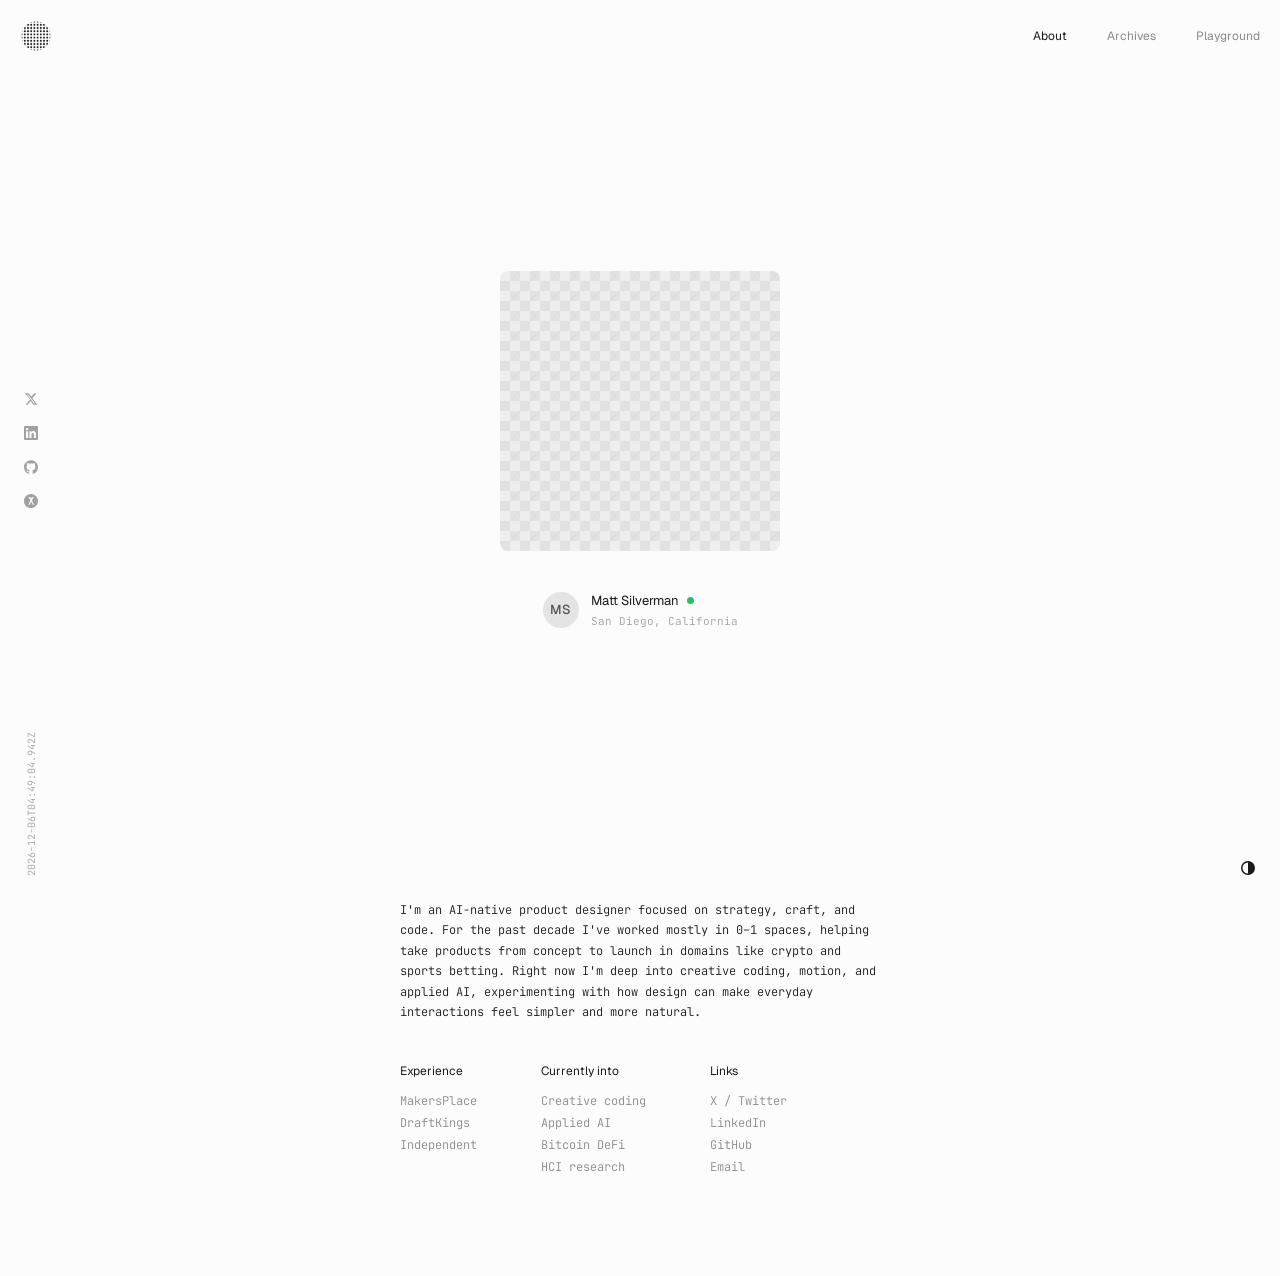
==== about.html @ 3ee73d1b "Initial portfolio build — 4-page static site Full portfolio: Home, About, Archives, Playground. Inte" ====
<!DOCTYPE html>
<html lang="en">
<head>
  <meta charset="UTF-8">
  <meta name="viewport" content="width=device-width, initial-scale=1">
  <title>About — Matt Silverman</title>
  <meta name="description" content="AI-native product designer focused on strategy, craft, and code. Based in San Diego, California.">
  <link rel="preconnect" href="https://fonts.googleapis.com">
  <link rel="preconnect" href="https://fonts.gstatic.com" crossorigin>
  <link href="https://fonts.googleapis.com/css2?family=Geist:wght@300..700&family=JetBrains+Mono:wght@100..800&display=swap" rel="stylesheet">
  <link rel="stylesheet" href="style.css">
  <script>
    (function(){
      var t=localStorage.getItem('theme')||'system';
      var r=t==='system'?(window.matchMedia('(prefers-color-scheme: dark)').matches?'dark':'light'):t;
      document.documentElement.setAttribute('data-theme',r);
      document.documentElement.classList.add('no-transition');
      window.addEventListener('load',function(){setTimeout(function(){document.documentElement.classList.remove('no-transition');},50);});
    })();
  </script>
</head>
<body>

<!-- ── Header ──────────────────────────────────────────────────────────── -->
<header class="header">
  <a href="index.html" class="logo" aria-label="Home">
    <svg class="logo-svg" width="32" height="32" viewBox="0 0 60 60" xmlns="http://www.w3.org/2000/svg" aria-hidden="true">
      <defs>
        <pattern id="dp" x="0" y="0" width="6" height="6" patternUnits="userSpaceOnUse">
          <circle cx="3" cy="3" r="1.8" fill="currentColor"/>
        </pattern>
        <mask id="dm">
          <circle cx="30" cy="30" r="27" fill="white"/>
        </mask>
      </defs>
      <rect width="60" height="60" fill="url(#dp)" mask="url(#dm)"/>
    </svg>
  </a>

  <nav class="nav">
    <a href="about.html" class="nav-link">About</a>
    <a href="archives.html" class="nav-link">Archives</a>
    <a href="playground.html" class="nav-link">Playground</a>
  </nav>

  <div class="menu-wrapper">
    <button class="menu-toggle" aria-label="Open menu">
      <svg class="menu-toggle-icon" viewBox="0 0 16 16" xmlns="http://www.w3.org/2000/svg" fill="none" stroke="currentColor" stroke-width="1.5" stroke-linecap="round" aria-hidden="true">
        <line x1="8" y1="3" x2="8" y2="13"/>
        <line x1="3" y1="8" x2="13" y2="8"/>
      </svg>
    </button>
    <div class="dropdown">
      <a href="about.html" class="dropdown-link" style="--index:0">About</a>
      <a href="archives.html" class="dropdown-link" style="--index:1">Archives</a>
      <a href="playground.html" class="dropdown-link" style="--index:2">Playground</a>
    </div>
  </div>
</header>

<!-- ── Social sidebar ──────────────────────────────────────────────────── -->
<div class="social-bar">
  <a href="https://x.com/mattjss" target="_blank" rel="noopener noreferrer" class="social-link" aria-label="X">
    <svg viewBox="0 0 24 24" xmlns="http://www.w3.org/2000/svg" aria-hidden="true">
      <path d="M18.244 2.25h3.308l-7.227 8.26 8.502 11.24H16.17l-4.714-6.231-5.401 6.231H2.747l7.73-8.835L1.254 2.25H8.08l4.253 5.622zm-1.161 17.52h1.833L7.084 4.126H5.117z"/>
    </svg>
  </a>
  <a href="https://linkedin.com/in/mattsilverman" target="_blank" rel="noopener noreferrer" class="social-link" aria-label="LinkedIn">
    <svg viewBox="0 0 24 24" xmlns="http://www.w3.org/2000/svg" aria-hidden="true">
      <path d="M20.447 20.452h-3.554v-5.569c0-1.328-.027-3.037-1.852-3.037-1.853 0-2.136 1.445-2.136 2.939v5.667H9.351V9h3.414v1.561h.046c.477-.9 1.637-1.85 3.37-1.85 3.601 0 4.267 2.37 4.267 5.455v6.286zM5.337 7.433a2.062 2.062 0 0 1-2.063-2.065 2.064 2.064 0 1 1 2.063 2.065zm1.782 13.019H3.555V9h3.564v11.452zM22.225 0H1.771C.792 0 0 .774 0 1.729v20.542C0 23.227.792 24 1.771 24h20.451C23.2 24 24 23.227 24 22.271V1.729C24 .774 23.2 0 22.222 0h.003z"/>
    </svg>
  </a>
  <a href="https://github.com/mattjss" target="_blank" rel="noopener noreferrer" class="social-link" aria-label="GitHub">
    <svg viewBox="0 0 24 24" xmlns="http://www.w3.org/2000/svg" aria-hidden="true">
      <path d="M12 .297c-6.63 0-12 5.373-12 12 0 5.303 3.438 9.8 8.205 11.385.6.113.82-.258.82-.577 0-.285-.01-1.04-.015-2.04-3.338.724-4.042-1.61-4.042-1.61C4.422 18.07 3.633 17.7 3.633 17.7c-1.087-.744.084-.729.084-.729 1.205.084 1.838 1.236 1.838 1.236 1.07 1.835 2.809 1.305 3.495.998.108-.776.417-1.305.76-1.605-2.665-.3-5.466-1.332-5.466-5.93 0-1.31.465-2.38 1.235-3.22-.135-.303-.54-1.523.105-3.176 0 0 1.005-.322 3.3 1.23.96-.267 1.98-.399 3-.405 1.02.006 2.04.138 3 .405 2.28-1.552 3.285-1.23 3.285-1.23.645 1.653.24 2.873.12 3.176.765.84 1.23 1.91 1.23 3.22 0 4.61-2.805 5.625-5.475 5.92.42.36.81 1.096.81 2.22 0 1.606-.015 2.896-.015 3.286 0 .315.21.69.825.57C20.565 22.092 24 17.592 24 12.297c0-6.627-5.373-12-12-12"/>
    </svg>
  </a>
  <a href="https://warpcast.com/mattsilverman" target="_blank" rel="noopener noreferrer" class="social-link" aria-label="Farcaster">
    <svg viewBox="0 0 24 24" xmlns="http://www.w3.org/2000/svg" aria-hidden="true">
      <path d="M11.707 0h.586C18.36 0 24 5.373 24 12v.293c0 6.327-5.373 11.707-12 11.707h-.293C5.373 24 0 18.627 0 12.293V12C0 5.373 5.373 0 12 0zm-.371 5.5H7.5l3.5 5-3.5 8h2.5l2.5-5.5 2.5 5.5H17l-3.5-8 3.5-5h-3.836L12 8.5z"/>
    </svg>
  </a>
</div>

<!-- ── Main ─────────────────────────────────────────────────────────────── -->
<main>
  <!-- About hero: checkered image + profile card -->
  <section class="about-hero">
    <div class="about-image-wrap">
      <div class="about-profile-img">
        <div class="checkered-bg"></div>
      </div>
    </div>
    <div class="about-profile-card">
      <div class="about-avatar">MS</div>
      <div class="about-profile-info">
        <span class="about-profile-name">
          Matt Silverman
          <span class="status-dot" title="Available"></span>
        </span>
        <span class="about-profile-location">San Diego, California</span>
      </div>
    </div>
  </section>

  <!-- Bio + details -->
  <div class="about-details">
    <p class="about-bio">
      I'm an AI-native product designer focused on strategy, craft, and code.
      For the past decade I've worked mostly in 0–1 spaces, helping take products
      from concept to launch in domains like <a href="https://makersplace.com" target="_blank" rel="noopener noreferrer">crypto</a>
      and sports betting. Right now I'm deep into creative coding, motion, and applied AI,
      experimenting with how design can make everyday interactions feel simpler and more natural.
    </p>

    <div class="about-columns">
      <div class="about-column">
        <span class="about-heading">Experience</span>
        <ul class="about-list">
          <li>MakersPlace</li>
          <li>DraftKings</li>
          <li>Independent</li>
        </ul>
      </div>
      <div class="about-column">
        <span class="about-heading">Currently into</span>
        <ul class="about-list">
          <li>Creative coding</li>
          <li>Applied AI</li>
          <li>Bitcoin DeFi</li>
          <li>HCI research</li>
        </ul>
      </div>
      <div class="about-column">
        <span class="about-heading">Links</span>
        <ul class="about-list">
          <li><a href="https://x.com/mattjss" target="_blank" rel="noopener noreferrer">X / Twitter</a></li>
          <li><a href="https://linkedin.com/in/mattsilverman" target="_blank" rel="noopener noreferrer">LinkedIn</a></li>
          <li><a href="https://github.com/mattjss" target="_blank" rel="noopener noreferrer">GitHub</a></li>
          <li><a href="mailto:silverman.me@gmail.com">Email</a></li>
        </ul>
      </div>
    </div>
  </div>
</main>

<!-- ── Theme toggle ──────────────────────────────────────────────────────── -->
<button class="theme-toggle" aria-label="Toggle theme">
  <span class="theme-toggle-icon">
    <svg viewBox="0 0 16 16" xmlns="http://www.w3.org/2000/svg" aria-hidden="true">
      <path d="M8 1a7 7 0 1 0 0 14A7 7 0 0 0 8 1zm0 1.5a5.5 5.5 0 0 1 0 11V2.5z"/>
    </svg>
  </span>
</button>

<!-- ── Live time ─────────────────────────────────────────────────────────── -->
<div class="live-time" aria-hidden="true">
  <span class="live-time-text"></span>
</div>

<script src="app.js"></script>
</body>
</html>
---- style.css ----
/* ── Reset ─────────────────────────────────────────────────────────────── */
*, *::before, *::after { box-sizing: border-box; scrollbar-width: none; margin: 0; padding: 0; }
::-webkit-scrollbar { display: none; }
h1, h2, h3, h4, h5, h6 { font-weight: 400; font-size: inherit; }
html { -webkit-font-smoothing: antialiased; -moz-osx-font-smoothing: grayscale; }
.no-transition * { transition: none !important; }

/* ── Tokens ─────────────────────────────────────────────────────────────── */
:root {
  --black: #101010;
  --white: #fafafa;
  --accent: #007bff;
  --highlight: #1c1c1c;
  --black-20: rgba(16,16,16,.20);
  --black-40: rgba(16,16,16,.40);
  --white-04: rgba(250,250,250,.04);
  --white-06: rgba(250,250,250,.06);
  --white-08: rgba(250,250,250,.08);
  --white-10: rgba(250,250,250,.10);
  --white-20: rgba(250,250,250,.20);
  --white-30: rgba(250,250,250,.30);
  --white-40: rgba(250,250,250,.40);
  --white-50: rgba(250,250,250,.50);
  --white-60: rgba(250,250,250,.60);
  --white-70: rgba(250,250,250,.70);
}

[data-theme=light] {
  --black: #fcfcfc;
  --white: #191919;
  --highlight: #ffffff;
  --black-20: rgba(252,252,252,.20);
  --black-40: rgba(252,252,252,.40);
  --white-04: rgba(25,25,25,.04);
  --white-06: rgba(25,25,25,.06);
  --white-08: rgba(25,25,25,.08);
  --white-10: rgba(25,25,25,.10);
  --white-20: rgba(25,25,25,.20);
  --white-30: rgba(25,25,25,.30);
  --white-40: rgba(25,25,25,.40);
  --white-50: rgba(25,25,25,.50);
  --white-60: rgba(25,25,25,.60);
  --white-70: rgba(25,25,25,.70);
}

/* ── Base ────────────────────────────────────────────────────────────────── */
html { background: var(--black); }
body {
  color: var(--white);
  background: var(--black);
  font-family: 'JetBrains Mono', ui-monospace, 'SF Mono', Menlo, monospace;
  font-size: 12px;
  font-weight: 300;
  line-height: 1.5;
  transition: background .2s, color .2s;
}
a { color: inherit; text-decoration: none; }

/* ── Header ──────────────────────────────────────────────────────────────── */
.header {
  position: fixed; top: 0; left: 0; right: 0; z-index: 100;
  display: flex; align-items: center; justify-content: space-between;
  padding: 20px;
}
@media (max-width: 768px) { .header { padding: 12px 8px; } }

.logo {
  display: flex; align-items: center;
  color: var(--white);
  transition: opacity .15s, transform .15s;
  flex-shrink: 0;
}
.logo:hover { opacity: .7; }
.logo:active { transform: scale(.9); }

.logo-svg {
  color: var(--white);
  display: block;
  transition: width .3s ease, height .3s ease;
}

.nav { display: flex; gap: 40px; align-items: center; }
@media (max-width: 768px) { .nav { display: none; } }

.nav-link {
  font-family: 'Geist', system-ui, sans-serif;
  font-size: 12px; font-weight: 400;
  color: var(--white); opacity: .5;
  transition: opacity .15s, transform .15s;
}
.nav-link:hover { opacity: 1; }
.nav-link:active { transform: scale(.95); }
.nav-link.active { opacity: 1; }

/* ── Mobile menu ─────────────────────────────────────────────────────────── */
.menu-wrapper { position: relative; display: none; }
@media (max-width: 768px) { .menu-wrapper { display: flex; } }

.menu-toggle {
  background: none; border: none; cursor: pointer;
  display: flex; align-items: center; justify-content: center;
  width: 48px; height: 48px; margin: -16px; padding: 0;
  color: var(--white);
  transition: transform .15s;
}
.menu-toggle:active { transform: scale(.9); }
.menu-toggle-icon {
  display: block; width: 16px; height: 16px;
  transition: transform .2s;
}
.menu-toggle.open .menu-toggle-icon { transform: rotate(45deg); }

.dropdown {
  position: absolute; top: calc(100% + 12px); right: 0;
  background: var(--black-20);
  border: 1px solid var(--white-04);
  backdrop-filter: blur(8px); -webkit-backdrop-filter: blur(8px);
  border-radius: 8px; min-width: 120px; padding: 4px;
  display: flex; flex-direction: column;
  box-shadow: 0 4px 12px var(--black-40);
  visibility: hidden;
  transform: translateY(-8px) scaleY(.5) scaleX(.75);
  transform-origin: 100% 0;
  transition: visibility 0s .2s, transform .2s ease-in;
  pointer-events: none;
}
.dropdown.open {
  visibility: visible; pointer-events: auto;
  transform: translateY(0) scale(1);
  transition: visibility 0s, transform .35s cubic-bezier(.28, 1.68, .5, 1);
}
.dropdown-link {
  font-family: 'Geist', system-ui, sans-serif;
  font-size: 12px; color: var(--white);
  padding: 8px 12px; border-radius: 4px;
  opacity: 0; transform: translateY(-8px);
  transition: opacity .1s, transform .1s ease-in, background .15s;
  transition-delay: calc((3 - var(--index)) * 35ms);
}
.dropdown.open .dropdown-link {
  opacity: 1; transform: translateY(0);
  transition: opacity .2s, transform .3s cubic-bezier(.34, 1.56, .64, 1), background .15s;
  transition-delay: calc(60ms + var(--index) * 50ms);
}
@media (min-width: 769px) { .dropdown-link:hover { background: var(--white-10); } }
.dropdown-link:active { transform: scale(.97); }

/* ── Social bar (fixed left) ────────────────────────────────────────────── */
.social-bar {
  position: fixed; left: 24px; z-index: 100;
  top: 50%; transform: translateY(-50%);
  display: flex; flex-direction: column; gap: 20px; align-items: center;
}
@media (max-width: 1024px) { .social-bar { display: none; } }

.social-link {
  color: var(--white-40);
  display: flex; align-items: center; justify-content: center;
  transition: color .15s, transform .15s;
}
.social-link:hover { color: var(--white); }
.social-link:active { transform: scale(.9); }
.social-link svg { width: 14px; height: 14px; fill: currentColor; display: block; }

/* ── Main ────────────────────────────────────────────────────────────────── */
main { padding: 0 64px; }
@media (max-width: 768px) { main { padding: 0 32px; } }

/* ── Hero ────────────────────────────────────────────────────────────────── */
.hero {
  display: flex; flex-direction: column;
  justify-content: center; align-items: center; text-align: center;
  min-height: 100vh; padding: 24px; gap: 4px;
}
.hero-text {
  color: var(--white-50); font-size: 12px; font-weight: 300; line-height: 1.8;
}
.hero-text span { color: var(--white); }
.hero-text a { color: var(--white); transition: color .15s; }
.hero-text a:hover { color: var(--accent); }

/* ── Work grid ───────────────────────────────────────────────────────────── */
.work-grid {
  display: grid; grid-template-columns: 1fr 1fr; gap: 24px;
}
@media (max-width: 768px) { .work-grid { grid-template-columns: 1fr; } }

.work-item {
  display: block; color: inherit; text-decoration: none;
  transition: transform .15s;
}
.work-item:active { transform: scale(.98); }

.work-meta { display: flex; flex-direction: column; gap: 2px; margin-bottom: 12px; }
.work-year { color: var(--white-40); font-size: 12px; }
.work-name {
  color: var(--white); font-size: 14px;
  font-family: 'Geist', system-ui, sans-serif; font-weight: 400;
}

.work-thumbnail {
  width: 100%; aspect-ratio: 4/3;
  border: 1px solid var(--white-06); border-radius: 4px;
  overflow: hidden; background: var(--white-04);
}
.work-thumbnail img {
  width: 100%; height: 100%; object-fit: cover;
  transition: transform .5s;
  display: block;
}
.work-item:hover .work-thumbnail img { transform: scale(1.05); }

/* ── About hero ──────────────────────────────────────────────────────────── */
.about-hero {
  display: flex; flex-direction: column;
  justify-content: center; align-items: center;
  min-height: 100vh; padding: 24px; gap: 40px;
}
.about-image-wrap { cursor: pointer; perspective: 1000px; }
.about-profile-img {
  width: 280px; height: 280px;
  border-radius: 8px;
  will-change: transform;
  transition: transform .3s ease-out;
  overflow: hidden; display: block;
  background: var(--white-06);
}
.checkered-bg {
  width: 100%; height: 100%;
  background-image:
    linear-gradient(45deg, var(--white-06) 25%, transparent 25%),
    linear-gradient(-45deg, var(--white-06) 25%, transparent 25%),
    linear-gradient(45deg, transparent 75%, var(--white-06) 75%),
    linear-gradient(-45deg, transparent 75%, var(--white-06) 75%);
  background-size: 20px 20px;
  background-position: 0 0, 0 10px, 10px -10px, -10px 0px;
}
.about-profile-card {
  display: flex; align-items: center; gap: 12px;
}
.about-avatar {
  width: 36px; height: 36px; border-radius: 50%;
  background: var(--white-10);
  display: flex; align-items: center; justify-content: center;
  font-family: 'Geist', system-ui, sans-serif;
  font-size: 13px; font-weight: 500; color: var(--white-70);
  flex-shrink: 0;
}
.about-profile-info { display: flex; flex-direction: column; gap: 2px; }
.about-profile-name {
  font-family: 'Geist', system-ui, sans-serif;
  font-size: 13px; font-weight: 400; color: var(--white);
  display: flex; align-items: center; gap: 8px;
}
.status-dot {
  width: 7px; height: 7px; border-radius: 50%;
  background: #22c55e; flex-shrink: 0;
}
.about-profile-location { font-size: 11px; color: var(--white-40); }

/* ── About details ───────────────────────────────────────────────────────── */
.about-details {
  max-width: 480px; margin: 0 auto;
  display: flex; flex-direction: column; gap: 40px;
  padding: 0 0 100px;
}
.about-bio {
  color: var(--white); font-size: 12px; line-height: 1.7; font-weight: 300;
}
.about-bio a { color: var(--white); transition: color .15s; }
.about-bio a:hover { color: var(--accent); }

.about-columns {
  display: flex; gap: 64px;
}
@media (max-width: 768px) { .about-columns { flex-direction: column; gap: 32px; } }
.about-column { display: flex; flex-direction: column; gap: 12px; }
.about-heading { font-family: 'Geist', system-ui, sans-serif; font-size: 12px; font-weight: 400; color: var(--white); }
.about-list {
  list-style: none; display: flex; flex-direction: column; gap: 4px;
  color: var(--white-50); font-size: 12px;
}
.about-list a { color: var(--white-50); transition: color .15s; }
.about-list a:hover { color: var(--white); }

/* ── Archives ────────────────────────────────────────────────────────────── */
.archives-hero {
  min-height: 40vh; padding: 120px 0 40px;
  display: flex; align-items: flex-end;
}
.archives-title {
  font-family: 'Geist', system-ui, sans-serif;
  font-size: 12px; font-weight: 400; color: var(--white-50);
  letter-spacing: 0.1em; text-transform: uppercase;
}
.filters {
  display: flex; gap: 16px; align-items: center;
  padding: 24px 0; flex-wrap: wrap;
}
.filter-btn {
  background: none; border: 1px solid var(--white-10);
  border-radius: 6px; cursor: pointer;
  padding: 6px 14px;
  font-family: 'JetBrains Mono', monospace;
  font-size: 10px; font-weight: 300;
  color: var(--white-50); letter-spacing: 0.06em;
  transition: color .15s, border-color .15s, background .15s;
}
.filter-btn:hover { color: var(--white); border-color: var(--white-30); }
.filter-btn.active { color: var(--white); border-color: var(--white-40); background: var(--white-06); }
.filter-btn:active { transform: scale(.97); }

.archive-grid {
  display: grid; grid-template-columns: 1fr 1fr 1fr; gap: 16px;
  padding-bottom: 100px;
}
@media (max-width: 1024px) { .archive-grid { grid-template-columns: 1fr 1fr; } }
@media (max-width: 640px) { .archive-grid { grid-template-columns: 1fr; } }

.archive-item {
  display: block; color: inherit; text-decoration: none;
  transition: transform .15s;
}
.archive-item:active { transform: scale(.98); }
.archive-thumb {
  width: 100%; aspect-ratio: 4/3;
  border: 1px solid var(--white-06); border-radius: 4px;
  overflow: hidden; background: var(--white-04);
  margin-bottom: 10px;
}
.archive-thumb img { width: 100%; height: 100%; object-fit: cover; transition: transform .5s; display: block; }
.archive-item:hover .archive-thumb img { transform: scale(1.05); }
.archive-meta { display: flex; flex-direction: column; gap: 2px; }
.archive-year { color: var(--white-40); font-size: 10px; }
.archive-name { color: var(--white); font-size: 12px; font-family: 'Geist', system-ui, sans-serif; font-weight: 400; }

/* ── Playground ──────────────────────────────────────────────────────────── */
.playground-hero {
  min-height: 40vh; padding: 120px 0 40px;
  display: flex; align-items: flex-end;
}
.playground-title {
  font-family: 'Geist', system-ui, sans-serif;
  font-size: 12px; font-weight: 400; color: var(--white-50);
  letter-spacing: 0.1em; text-transform: uppercase;
}

.pg-featured {
  margin-bottom: 32px;
}
.pg-featured-link {
  display: block; color: inherit; text-decoration: none;
  transition: transform .15s;
}
.pg-featured-link:active { transform: scale(.99); }
.pg-featured-meta { margin-bottom: 12px; }
.pg-featured-name {
  font-family: 'Geist', system-ui, sans-serif;
  font-size: 18px; font-weight: 400; color: var(--white);
}
.pg-featured-desc { color: var(--white-40); font-size: 11px; margin-top: 4px; }
.pg-featured-thumb {
  width: 100%; aspect-ratio: 16/9;
  border: 1px solid var(--white-06); border-radius: 4px;
  overflow: hidden; background: var(--white-04);
}
.pg-featured-thumb img { width: 100%; height: 100%; object-fit: cover; transition: transform .5s; display: block; }
.pg-featured-link:hover .pg-featured-thumb img { transform: scale(1.03); }

.pg-grid {
  display: grid; grid-template-columns: 1fr 1fr 1fr; gap: 24px 16px;
  padding-bottom: 100px;
}
@media (max-width: 1024px) { .pg-grid { grid-template-columns: 1fr 1fr; } }
@media (max-width: 640px) { .pg-grid { grid-template-columns: 1fr; } }

.pg-item {
  display: flex; align-items: stretch;
  border-bottom: 1px solid var(--white-06);
}
.pg-item:first-child { border-top: 1px solid var(--white-06); }

.pg-link {
  flex: 1; display: flex; flex-direction: column;
  padding: 16px 0 14px; color: inherit; text-decoration: none;
  transition: opacity .15s;
}
.pg-link:hover { opacity: .6; }
.pg-link:active { opacity: .35; }
.pg-top { display: flex; align-items: flex-start; justify-content: space-between; gap: 16px; }
.pg-info { display: flex; flex-direction: column; gap: 4px; }
.pg-name { font-size: 13px; color: var(--white-80); font-family: 'Geist', system-ui, sans-serif; font-weight: 400; }
.pg-desc { font-size: 11px; color: var(--white-30); line-height: 1.5; }
.pg-right { display: flex; align-items: center; gap: 12px; flex-shrink: 0; }
.pg-tag { font-size: 10px; letter-spacing: .06em; color: var(--white-20); white-space: nowrap; }
.pg-arrow { font-size: 11px; color: var(--white-20); }

/* ── Contact ─────────────────────────────────────────────────────────────── */
.contact {
  display: flex; flex-direction: column;
  justify-content: center; align-items: center; text-align: center;
  min-height: 100vh; padding: 24px; gap: 28px;
}
.connect-text {
  font-size: 12px; color: var(--white-50);
  max-width: 340px; line-height: 1.7;
}
.contact-links { display: flex; align-items: center; gap: 20px; }
.contact-link {
  display: block; transition: transform .2s, opacity .2s;
}
.contact-link:hover { transform: scale(1.08); }
.contact-link:active { transform: scale(.92); }
.contact-icon {
  width: 48px; height: 48px; border-radius: 14px;
  background: var(--white-06); border: 1px solid var(--white-04);
  display: flex; align-items: center; justify-content: center;
  color: var(--white-60); transition: background .15s, color .15s;
}
.contact-link:hover .contact-icon { background: var(--white-10); color: var(--white); }
.contact-icon svg { width: 20px; height: 20px; fill: currentColor; display: block; }

.footer-meta {
  display: flex; gap: 24px;
  color: var(--white-20); font-size: 10px; letter-spacing: .06em;
  flex-wrap: wrap; justify-content: center;
}

/* ── Theme toggle ────────────────────────────────────────────────────────── */
.theme-toggle {
  position: fixed; bottom: 24px; right: 24px; z-index: 100;
  background: none; border: none; cursor: pointer;
  display: flex; align-items: center; justify-content: center;
  color: var(--white); padding: 0;
  transition: color .15s;
}
.theme-toggle:hover { color: var(--accent); }
.theme-toggle:active { transform: scale(.85); }
@media (max-width: 768px) {
  .theme-toggle { width: 48px; height: 48px; margin: -16px; bottom: 8px; right: 8px; }
}
.theme-toggle-icon {
  display: block; width: 16px; height: 16px;
  transition: transform .3s;
}
.theme-toggle-icon svg { width: 16px; height: 16px; fill: currentColor; display: block; }
[data-theme=light] .theme-toggle-icon { transform: rotate(180deg); }

/* ── Live time ───────────────────────────────────────────────────────────── */
.live-time {
  position: fixed; bottom: 24px; left: 24px; z-index: 100;
}
@media (max-width: 768px) { .live-time { bottom: 10px; left: 10px; } }
.live-time-text {
  font-family: 'JetBrains Mono', monospace;
  font-size: 10px; color: var(--white-40);
  writing-mode: vertical-rl; text-orientation: mixed;
  display: block; transform: rotate(180deg);
  user-select: none;
}
@media (max-width: 768px) { .live-time-text { font-size: 8px; } }
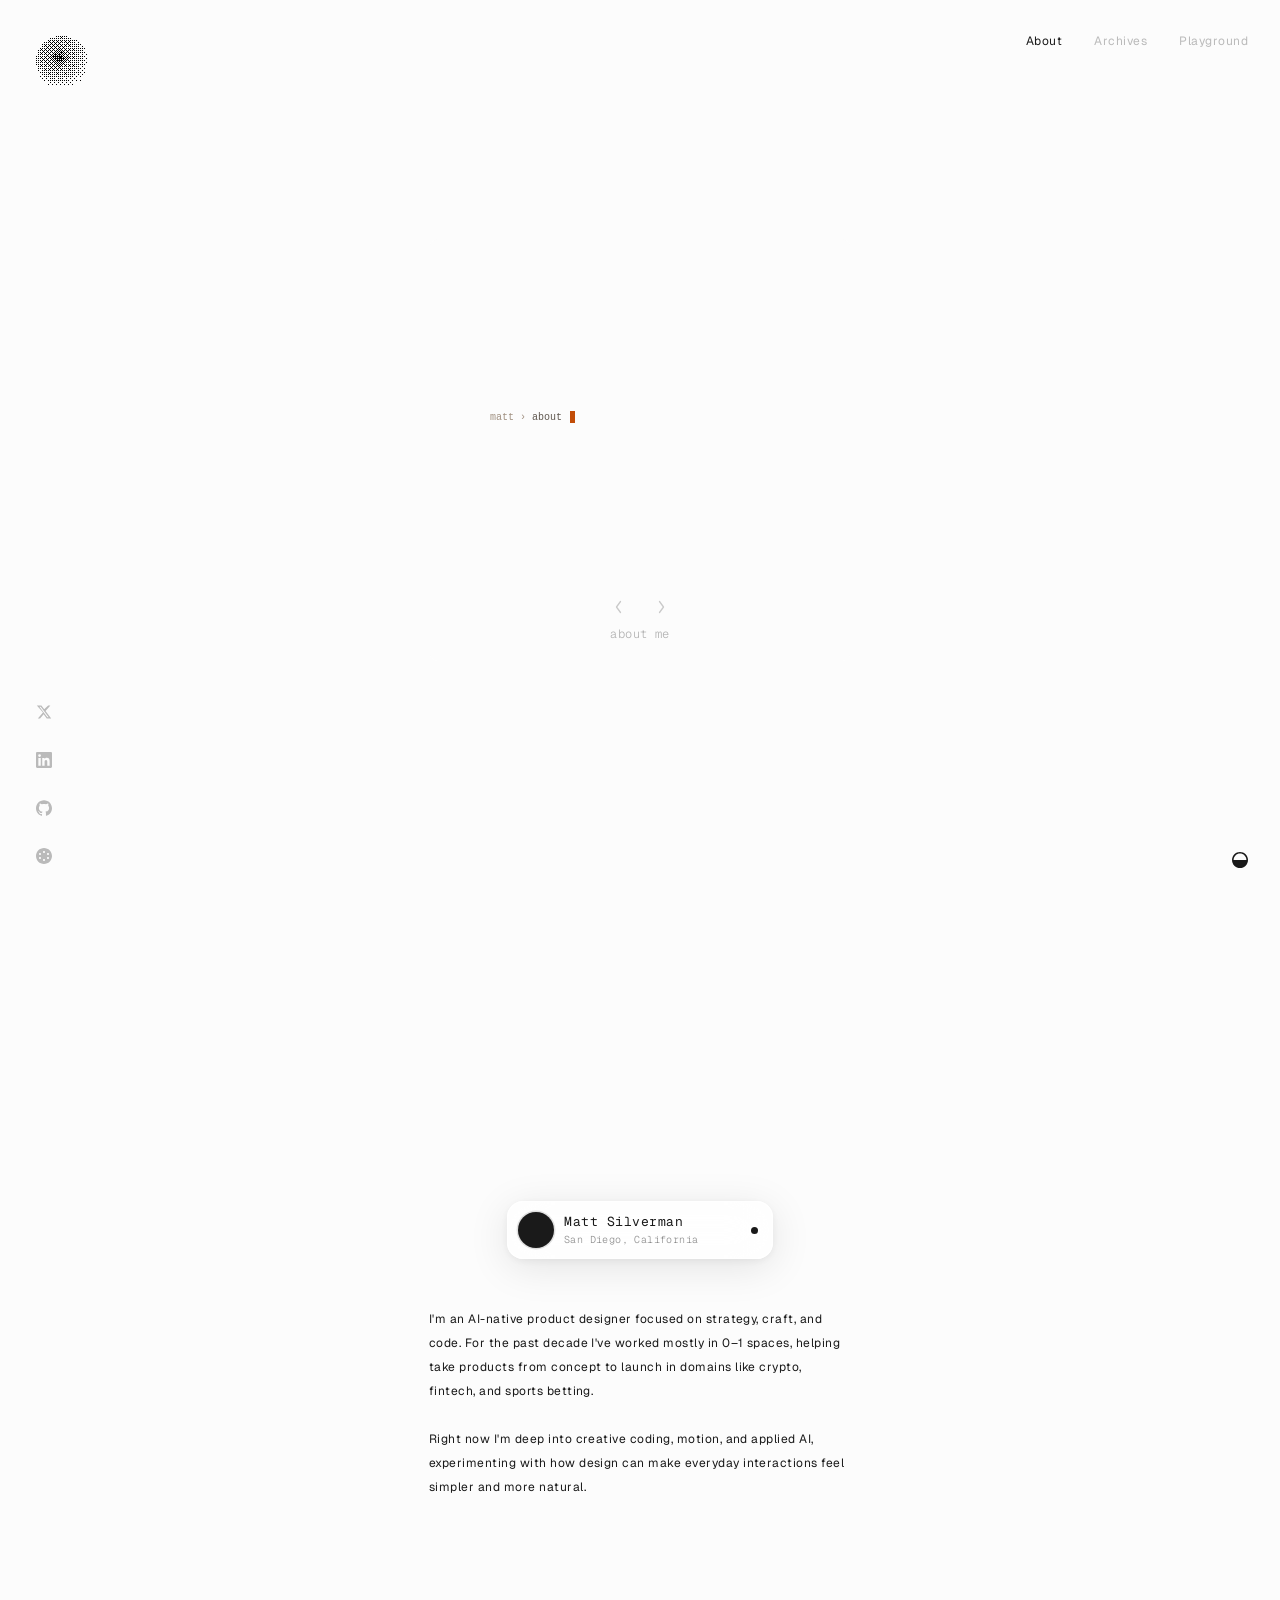
==== commit 89a4889c: "about: badge polish — star spacing, hitbox, avatar border, sounds, tilt fix - Stars spaced further (" ====
--- a/about.html
+++ b/about.html
@@ -3,161 +3,684 @@
 <head>
   <meta charset="UTF-8">
   <meta name="viewport" content="width=device-width, initial-scale=1">
-  <title>About — Matt Silverman</title>
-  <meta name="description" content="AI-native product designer focused on strategy, craft, and code. Based in San Diego, California.">
+  <title>Matt Silverman — About</title>
+  <meta name="description" content="About Matt Silverman, product designer based in San Diego.">
   <link rel="preconnect" href="https://fonts.googleapis.com">
   <link rel="preconnect" href="https://fonts.gstatic.com" crossorigin>
-  <link href="https://fonts.googleapis.com/css2?family=Geist:wght@300..700&family=JetBrains+Mono:wght@100..800&display=swap" rel="stylesheet">
+  <link href="https://fonts.googleapis.com/css2?family=Geist:wght@300;400;500;700&family=Geist+Mono:wght@300;400;500;700&display=swap" rel="stylesheet">
   <link rel="stylesheet" href="style.css">
   <script>
     (function(){
-      var t=localStorage.getItem('theme')||'system';
-      var r=t==='system'?(window.matchMedia('(prefers-color-scheme: dark)').matches?'dark':'light'):t;
-      document.documentElement.setAttribute('data-theme',r);
+      var t = localStorage.getItem('theme') || 'light';
+      document.documentElement.setAttribute('data-theme', t);
       document.documentElement.classList.add('no-transition');
-      window.addEventListener('load',function(){setTimeout(function(){document.documentElement.classList.remove('no-transition');},50);});
+      window.addEventListener('load', function(){
+        setTimeout(function(){ document.documentElement.classList.remove('no-transition'); }, 50);
+      });
     })();
   </script>
+  <style>
+    /* ── Terminal-Bio component ─────────────────────────────────────────── */
+    #tb-wrap {
+      display: flex; flex-direction: column; align-items: center;
+    }
+    #tb-terminal {
+      width: 422px; height: 422px;
+      flex-shrink: 0;       /* never shrink from 422×422 */
+      background: #101010;
+      border-radius: 10px;
+      display: flex; flex-direction: column;
+      overflow: hidden;
+      transition: background .35s;
+    }
+    [data-theme=light]  #tb-terminal { background: #fcfcfc; }
+    [data-theme=dark]   #tb-terminal { background: #101010; }
+
+    #tb-body {
+      flex: 1;
+      min-height: 0;
+      padding: 28px 32px;
+      overflow: hidden;
+      display: flex;
+      align-items: center;   /* vertically center the output block */
+    }
+    #tb-output {
+      font-family: 'Menlo', 'Monaco', 'Courier New', monospace;
+      font-size: 10px; line-height: 2.0;
+      color: #abb2bf;
+      width: 300px; margin: 0 auto;
+      transition: color .35s;
+    }
+    [data-theme=light] #tb-output { color: #605850; }
+
+    #tb-output .line { display: block; }
+    #tb-output .p  { color: #4b5263; }
+    #tb-output .v  { color: #61afef; }
+    #tb-output .m  { color: #5c6370; }
+    #tb-output .d  { color: #3e4451; }
+    #tb-output .g  { color: #56b6c2; }
+    #tb-output .mk { color: #f97316; }
+
+    [data-theme=light] #tb-output .p  { color: #a09080; }
+    [data-theme=light] #tb-output .v  { color: #1a5a9e; }
+    [data-theme=light] #tb-output .m  { color: #706878; }
+    [data-theme=light] #tb-output .d  { color: #a09080; }
+    [data-theme=light] #tb-output .g  { color: #1e7a58; }
+    [data-theme=light] #tb-output .mk { color: #c24d08; }
+
+    #tb-output .cursor {
+      display: inline-block;
+      width: 5px; height: 12px;
+      background: #f97316;
+      vertical-align: text-bottom; margin-left: 2px;
+      animation: blink 1s step-end infinite;
+    }
+    [data-theme=light] #tb-output .cursor { background: #c24d08; }
+
+    #tb-bottom {
+      display: flex; flex-direction: column; align-items: center;
+      padding-bottom: 18px; gap: 7px;
+    }
+    #tb-controls {
+      display: flex; align-items: center; gap: 18px;
+    }
+    #tb-scenes {
+      display: flex; align-items: center;
+    }
+    #tb-scene-current {
+      font-family: 'Geist Mono', monospace;
+      font-size: 12px; font-weight: 300;
+      letter-spacing: 0.04em;
+      color: rgba(255,255,255,0.30);
+      user-select: none;
+      text-transform: lowercase;
+      transition: opacity .15s;
+    }
+    [data-theme=light] #tb-scene-current { color: rgba(0,0,0,0.30); }
+    .tb-paddle {
+      background: none; border: none; cursor: pointer;
+      color: rgba(255,255,255,0.18);
+      padding: 4px 8px; border-radius: 3px;
+      display: flex; align-items: center; justify-content: center;
+      transition: color .15s; user-select: none;
+    }
+    .tb-paddle:hover  { color: rgba(255,255,255,0.42); }
+    .tb-paddle:active { color: rgba(255,255,255,0.72); }
+    [data-theme=light] .tb-paddle        { color: rgba(0,0,0,0.20); }
+    [data-theme=light] .tb-paddle:hover  { color: rgba(0,0,0,0.48); }
+    [data-theme=light] .tb-paddle:active { color: rgba(0,0,0,0.72); }
+
+    /* ── About bio section ──────────────────────────────────────────────── */
+    .about-main {
+      min-height: 100vh;
+      padding: 0 64px;
+      display: flex; align-items: center; justify-content: center;
+    }
+    @media (max-width: 768px) { .about-main { padding: 0 32px; } }
+
+    .about-content {
+      width: 422px;
+      display: flex; flex-direction: column; gap: 48px;
+      align-items: center;
+    }
+    @media (max-width: 480px) { .about-content { width: 100%; } }
+
+    .about-bio {
+      font-family: 'Geist', sans-serif;
+      font-size: 12px; font-weight: 400;
+      line-height: 24px; letter-spacing: 0.04em;
+      color: var(--fg);
+      width: 100%;
+    }
+
+    /* ── Badge ──────────────────────────────────────────────────────────── */
+    .badge-container {
+      perspective: 1000px;
+      cursor: pointer;
+      display: inline-flex;
+      position: relative;
+    }
+
+    /* Dot: filled → outlined on expand */
+    .badge-dot {
+      transition: background .25s, box-shadow .25s;
+    }
+    .badge-container.expanded .badge-dot {
+      background: transparent;
+      box-shadow: inset 0 0 0 1.5px var(--fg);
+    }
+
+    /* Satellite dots */
+    @keyframes starShoot {
+      0%   { opacity: 0; transform: translate(-50%,-50%) scale(0); }
+      18%  { opacity: 1; }
+      72%  { transform: translate(calc(-50% + var(--dx)*1.32), calc(-50% + var(--dy)*1.32)) scale(1.25); }
+      100% { transform: translate(calc(-50% + var(--dx)), calc(-50% + var(--dy))) scale(1); opacity: 1; }
+    }
+
+    .sat {
+      position: absolute;
+      width: 7px; height: 7px;
+      border-radius: 50%;
+      background: var(--fg);
+      top: 50%;
+      transform: translate(-50%, -50%) scale(0);
+      opacity: 0;
+      cursor: pointer;
+      pointer-events: none;
+      transition: transform .3s ease-in, opacity .2s ease-in;
+      /* larger hitbox via outline-offset trick */
+      outline: 10px solid transparent;
+    }
+    .sat.sat-l { left: 0; }
+    .sat.sat-r { left: 100%; }
+
+    .badge-container.expanded .sat {
+      pointer-events: auto;
+      animation: starShoot .75s ease-out both;
+      animation-delay: var(--d, 0ms);
+    }
+
+    /* Photo tooltip */
+    .sat-photo {
+      position: absolute;
+      width: 72px; height: 72px;
+      border-radius: 10px;
+      background: #444;
+      left: 50%;
+      bottom: calc(100% + 10px);
+      transform: translate(-50%, 6px) scale(0.85);
+      opacity: 0;
+      pointer-events: none;
+      transition: opacity .2s, transform .2s;
+    }
+    .sat:hover .sat-photo {
+      opacity: 1;
+      transform: translate(-50%, 0) scale(1);
+    }
+
+    .badge {
+      display: flex;
+      flex-direction: row;
+      align-items: center;
+      gap: 10px;
+      width: 266px;
+      padding: 10px 14px 10px 10px;
+      border-radius: 16px;
+      background: rgba(255,255,255,0.72);
+      backdrop-filter: blur(20px) saturate(180%);
+      -webkit-backdrop-filter: blur(20px) saturate(180%);
+      border: 1px solid rgba(255,255,255,0.80);
+      box-shadow: 0 8px 40px rgba(0,0,0,0.10), 0 2px 8px rgba(0,0,0,0.06);
+      box-sizing: border-box;
+      transform-style: preserve-3d;
+      will-change: transform;
+      transition: transform .3s ease-out;
+    }
+    [data-theme=dark] .badge {
+      background: rgba(28,28,30,0.72);
+      backdrop-filter: blur(20px) saturate(180%);
+      -webkit-backdrop-filter: blur(20px) saturate(180%);
+      border: 1px solid rgba(255,255,255,0.08);
+      box-shadow: 0 8px 40px rgba(0,0,0,0.60), 0 2px 8px rgba(0,0,0,0.30);
+    }
+
+    .badge-avatar {
+      width: 36px; height: 36px;
+      border-radius: 50%;
+      overflow: hidden;
+      flex-shrink: 0;
+      background: #1a1a1a;
+      box-shadow: 0 0 0 1.5px rgba(0,0,0,0.12);
+    }
+    [data-theme=dark] .badge-avatar {
+      box-shadow: 0 0 0 1.5px rgba(255,255,255,0.18);
+    }
+
+    .badge-avatar > div { width: 36px; height: 36px; display: block; }
+    .badge-avatar canvas { display: block; }
+
+    .badge-info {
+      display: flex;
+      flex-direction: column;
+      gap: 2px;
+      flex: 1;
+    }
+
+    .badge-name {
+      font-family: 'Geist Mono', monospace;
+      font-size: 13px; font-weight: 400;
+      letter-spacing: 0.04em; line-height: 1.4;
+      color: var(--fg); white-space: nowrap;
+    }
+
+    .badge-sub {
+      font-family: 'Geist Mono', monospace;
+      font-size: 10px; font-weight: 300;
+      letter-spacing: 0.04em; line-height: 1.4;
+      color: var(--fg-50); white-space: nowrap;
+    }
+
+    .badge-dot {
+      width: 7px; height: 7px;
+      border-radius: 50%;
+      background: var(--fg);
+      flex-shrink: 0;
+    }
+  </style>
 </head>
 <body>
 
-<!-- ── Header ──────────────────────────────────────────────────────────── -->
-<header class="header">
-  <a href="index.html" class="logo" aria-label="Home">
-    <svg class="logo-svg" width="32" height="32" viewBox="0 0 60 60" xmlns="http://www.w3.org/2000/svg" aria-hidden="true">
-      <defs>
-        <pattern id="dp" x="0" y="0" width="6" height="6" patternUnits="userSpaceOnUse">
-          <circle cx="3" cy="3" r="1.8" fill="currentColor"/>
-        </pattern>
-        <mask id="dm">
-          <circle cx="30" cy="30" r="27" fill="white"/>
-        </mask>
-      </defs>
-      <rect width="60" height="60" fill="url(#dp)" mask="url(#dm)"/>
-    </svg>
+<!-- ── TL: Orb / Home ─────────────────────────────────────────────────── -->
+<a href="index.html" class="orb" id="orb" aria-label="Home">
+  <canvas id="orb-canvas"></canvas>
+</a>
+
+<!-- ── TR: Navigation ─────────────────────────────────────────────────── -->
+<nav class="nav" aria-label="Main">
+  <a href="about.html"      class="nav-link" style="color:var(--fg)">About</a>
+  <a href="archives.html"   class="nav-link">Archives</a>
+  <a href="playground.html" class="nav-link">Playground</a>
+</nav>
+
+<!-- ── BL: Social bar ────────────────────────────────────────────────── -->
+<div class="social-bar">
+  <a href="https://x.com/mattjss" target="_blank" rel="noopener noreferrer" class="social-link" aria-label="X / Twitter">
+    <svg viewBox="0 0 24 24" aria-hidden="true"><path d="M18.244 2.25h3.308l-7.227 8.26 8.502 11.24H16.17l-4.714-6.231-5.401 6.231H2.747l7.73-8.835L1.254 2.25H8.08l4.253 5.622zm-1.161 17.52h1.833L7.084 4.126H5.117z"/></svg>
   </a>
-
-  <nav class="nav">
-    <a href="about.html" class="nav-link">About</a>
-    <a href="archives.html" class="nav-link">Archives</a>
-    <a href="playground.html" class="nav-link">Playground</a>
-  </nav>
-
-  <div class="menu-wrapper">
-    <button class="menu-toggle" aria-label="Open menu">
-      <svg class="menu-toggle-icon" viewBox="0 0 16 16" xmlns="http://www.w3.org/2000/svg" fill="none" stroke="currentColor" stroke-width="1.5" stroke-linecap="round" aria-hidden="true">
-        <line x1="8" y1="3" x2="8" y2="13"/>
-        <line x1="3" y1="8" x2="13" y2="8"/>
-      </svg>
-    </button>
-    <div class="dropdown">
-      <a href="about.html" class="dropdown-link" style="--index:0">About</a>
-      <a href="archives.html" class="dropdown-link" style="--index:1">Archives</a>
-      <a href="playground.html" class="dropdown-link" style="--index:2">Playground</a>
-    </div>
-  </div>
-</header>
-
-<!-- ── Social sidebar ──────────────────────────────────────────────────── -->
-<div class="social-bar">
-  <a href="https://x.com/mattjss" target="_blank" rel="noopener noreferrer" class="social-link" aria-label="X">
-    <svg viewBox="0 0 24 24" xmlns="http://www.w3.org/2000/svg" aria-hidden="true">
-      <path d="M18.244 2.25h3.308l-7.227 8.26 8.502 11.24H16.17l-4.714-6.231-5.401 6.231H2.747l7.73-8.835L1.254 2.25H8.08l4.253 5.622zm-1.161 17.52h1.833L7.084 4.126H5.117z"/>
-    </svg>
-  </a>
-  <a href="https://linkedin.com/in/mattsilverman" target="_blank" rel="noopener noreferrer" class="social-link" aria-label="LinkedIn">
-    <svg viewBox="0 0 24 24" xmlns="http://www.w3.org/2000/svg" aria-hidden="true">
-      <path d="M20.447 20.452h-3.554v-5.569c0-1.328-.027-3.037-1.852-3.037-1.853 0-2.136 1.445-2.136 2.939v5.667H9.351V9h3.414v1.561h.046c.477-.9 1.637-1.85 3.37-1.85 3.601 0 4.267 2.37 4.267 5.455v6.286zM5.337 7.433a2.062 2.062 0 0 1-2.063-2.065 2.064 2.064 0 1 1 2.063 2.065zm1.782 13.019H3.555V9h3.564v11.452zM22.225 0H1.771C.792 0 0 .774 0 1.729v20.542C0 23.227.792 24 1.771 24h20.451C23.2 24 24 23.227 24 22.271V1.729C24 .774 23.2 0 22.222 0h.003z"/>
-    </svg>
+  <a href="https://www.linkedin.com/in/matt-silverman-67126a3a/" target="_blank" rel="noopener noreferrer" class="social-link" aria-label="LinkedIn">
+    <svg viewBox="0 0 24 24" aria-hidden="true"><path d="M20.447 20.452h-3.554v-5.569c0-1.328-.027-3.037-1.852-3.037-1.853 0-2.136 1.445-2.136 2.939v5.667H9.351V9h3.414v1.561h.046c.477-.9 1.637-1.85 3.37-1.85 3.601 0 4.267 2.37 4.267 5.455v6.286zM5.337 7.433a2.062 2.062 0 0 1-2.063-2.065 2.064 2.064 0 1 1 2.063 2.065zm1.782 13.019H3.555V9h3.564v11.452zM22.225 0H1.771C.792 0 0 .774 0 1.729v20.542C0 23.227.792 24 1.771 24h20.451C23.2 24 24 23.227 24 22.271V1.729C24 .774 23.2 0 22.222 0h.003z"/></svg>
   </a>
   <a href="https://github.com/mattjss" target="_blank" rel="noopener noreferrer" class="social-link" aria-label="GitHub">
-    <svg viewBox="0 0 24 24" xmlns="http://www.w3.org/2000/svg" aria-hidden="true">
-      <path d="M12 .297c-6.63 0-12 5.373-12 12 0 5.303 3.438 9.8 8.205 11.385.6.113.82-.258.82-.577 0-.285-.01-1.04-.015-2.04-3.338.724-4.042-1.61-4.042-1.61C4.422 18.07 3.633 17.7 3.633 17.7c-1.087-.744.084-.729.084-.729 1.205.084 1.838 1.236 1.838 1.236 1.07 1.835 2.809 1.305 3.495.998.108-.776.417-1.305.76-1.605-2.665-.3-5.466-1.332-5.466-5.93 0-1.31.465-2.38 1.235-3.22-.135-.303-.54-1.523.105-3.176 0 0 1.005-.322 3.3 1.23.96-.267 1.98-.399 3-.405 1.02.006 2.04.138 3 .405 2.28-1.552 3.285-1.23 3.285-1.23.645 1.653.24 2.873.12 3.176.765.84 1.23 1.91 1.23 3.22 0 4.61-2.805 5.625-5.475 5.92.42.36.81 1.096.81 2.22 0 1.606-.015 2.896-.015 3.286 0 .315.21.69.825.57C20.565 22.092 24 17.592 24 12.297c0-6.627-5.373-12-12-12"/>
-    </svg>
+    <svg viewBox="0 0 24 24" aria-hidden="true"><path d="M12 .297c-6.63 0-12 5.373-12 12 0 5.303 3.438 9.8 8.205 11.385.6.113.82-.258.82-.577 0-.285-.01-1.04-.015-2.04-3.338.724-4.042-1.61-4.042-1.61C4.422 18.07 3.633 17.7 3.633 17.7c-1.087-.744.084-.729.084-.729 1.205.084 1.838 1.236 1.838 1.236 1.07 1.835 2.809 1.305 3.495.998.108-.776.417-1.305.76-1.605-2.665-.3-5.466-1.332-5.466-5.93 0-1.31.465-2.38 1.235-3.22-.135-.303-.54-1.523.105-3.176 0 0 1.005-.322 3.3 1.23.96-.267 1.98-.399 3-.405 1.02.006 2.04.138 3 .405 2.28-1.552 3.285-1.23 3.285-1.23.645 1.653.24 2.873.12 3.176.765.84 1.23 1.91 1.23 3.22 0 4.61-2.805 5.625-5.475 5.92.42.36.81 1.096.81 2.22 0 1.606-.015 2.896-.015 3.286 0 .315.21.69.825.57C20.565 22.092 24 17.592 24 12.297c0-6.627-5.373-12-12-12"/></svg>
   </a>
-  <a href="https://warpcast.com/mattsilverman" target="_blank" rel="noopener noreferrer" class="social-link" aria-label="Farcaster">
-    <svg viewBox="0 0 24 24" xmlns="http://www.w3.org/2000/svg" aria-hidden="true">
-      <path d="M11.707 0h.586C18.36 0 24 5.373 24 12v.293c0 6.327-5.373 11.707-12 11.707h-.293C5.373 24 0 18.627 0 12.293V12C0 5.373 5.373 0 12 0zm-.371 5.5H7.5l3.5 5-3.5 8h2.5l2.5-5.5 2.5 5.5H17l-3.5-8 3.5-5h-3.836L12 8.5z"/>
-    </svg>
+  <a href="https://www.cosmos.so/mattjs" target="_blank" rel="noopener noreferrer" class="social-link" aria-label="Cosmos">
+    <svg width="16" height="16" viewBox="0 0 16 16" fill="none" aria-hidden="true"><path d="M8 0C12.4183 0 16 3.58172 16 8C16 12.4183 12.4183 16 8 16C3.58172 16 0 12.4183 0 8C0 3.58172 3.58172 0 8 0ZM8 11C7.44772 11 7 11.4477 7 12C7 12.5523 7.44772 13 8 13C8.55229 13 9 12.5523 9 12C9 11.4477 8.55229 11 8 11ZM4 9C3.44772 9 3 9.44771 3 10C3 10.5523 3.44772 11 4 11C4.55228 11 5 10.5523 5 10C5 9.44771 4.55228 9 4 9ZM12 9C11.4477 9 11 9.44771 11 10C11 10.5523 11.4477 11 12 11C12.5523 11 13 10.5523 13 10C13 9.44771 12.5523 9 12 9ZM4 5C3.44772 5 3 5.44772 3 6C3 6.55228 3.44772 7 4 7C4.55228 7 5 6.55228 5 6C5 5.44772 4.55228 5 4 5ZM12 5C11.4477 5 11 5.44772 11 6C11 6.55228 11.4477 7 12 7C12.5523 7 13 6.55228 13 6C13 5.44772 12.5523 5 12 5ZM8 3C7.44772 3 7 3.44772 7 4C7 4.55228 7.44772 5 8 5C8.55229 5 9 4.55228 9 4C9 3.44772 8.55229 3 8 3Z" fill="currentColor"/></svg>
   </a>
 </div>
 
-<!-- ── Main ─────────────────────────────────────────────────────────────── -->
-<main>
-  <!-- About hero: checkered image + profile card -->
-  <section class="about-hero">
-    <div class="about-image-wrap">
-      <div class="about-profile-img">
-        <div class="checkered-bg"></div>
+<!-- ── BR: Theme toggle ───────────────────────────────────────────────── -->
+<button class="theme-cta" id="themeBtn" aria-label="Toggle theme">
+  <svg class="theme-icon" width="16" height="16" viewBox="0 0 16 16" fill="none" aria-hidden="true">
+    <mask id="tc-mask-1" fill="white"><path d="M0 8C0 10.1217 0.842854 12.1566 2.34315 13.6569C3.84344 15.1571 5.87827 16 8 16C10.1217 16 12.1566 15.1571 13.6569 13.6569C15.1571 12.1566 16 10.1217 16 8L8 8H0Z"/></mask>
+    <path d="M0 8C0 10.1217 0.842854 12.1566 2.34315 13.6569C3.84344 15.1571 5.87827 16 8 16C10.1217 16 12.1566 15.1571 13.6569 13.6569C15.1571 12.1566 16 10.1217 16 8L8 8H0Z" fill="currentColor" stroke="currentColor" stroke-width="3.2" mask="url(#tc-mask-1)"/>
+    <mask id="tc-mask-2" fill="white"><path d="M0 8C0 6.94942 0.206926 5.90914 0.608964 4.93853C1.011 3.96793 1.60028 3.08601 2.34315 2.34315C3.08601 1.60028 3.96793 1.011 4.93853 0.608964C5.90914 0.206926 6.94943 0 8 0C9.05058 0 10.0909 0.206926 11.0615 0.608964C12.0321 1.011 12.914 1.60028 13.6569 2.34315C14.3997 3.08601 14.989 3.96793 15.391 4.93853C15.7931 5.90914 16 6.94943 16 8H14.3996C14.3996 7.1596 14.234 6.32743 13.9124 5.551C13.5908 4.77457 13.1194 4.06908 12.5252 3.47483C11.9309 2.88058 11.2254 2.40919 10.449 2.08758C9.67257 1.76597 8.8404 1.60044 8 1.60044C7.1596 1.60044 6.32743 1.76597 5.551 2.08758C4.77457 2.40919 4.06908 2.88058 3.47483 3.47483C2.88058 4.06908 2.40919 4.77457 2.08758 5.551C1.76597 6.32743 1.60044 7.1596 1.60044 8H0Z"/></mask>
+    <path d="M0 8C0 6.94942 0.206926 5.90914 0.608964 4.93853C1.011 3.96793 1.60028 3.08601 2.34315 2.34315C3.08601 1.60028 3.96793 1.011 4.93853 0.608964C5.90914 0.206926 6.94943 0 8 0C9.05058 0 10.0909 0.206926 11.0615 0.608964C12.0321 1.011 12.914 1.60028 13.6569 2.34315C14.3997 3.08601 14.989 3.96793 15.391 4.93853C15.7931 5.90914 16 6.94943 16 8H14.3996C14.3996 7.1596 14.234 6.32743 13.9124 5.551C13.5908 4.77457 13.1194 4.06908 12.5252 3.47483C11.9309 2.88058 11.2254 2.40919 10.449 2.08758C9.67257 1.76597 8.8404 1.60044 8 1.60044C7.1596 1.60044 6.32743 1.76597 5.551 2.08758C4.77457 2.40919 4.06908 2.88058 3.47483 3.47483C2.88058 4.06908 2.40919 4.77457 2.08758 5.551C1.76597 6.32743 1.60044 7.1596 1.60044 8H0Z" fill="currentColor" stroke="currentColor" stroke-width="3.2" mask="url(#tc-mask-2)"/>
+  </svg>
+</button>
+
+<!-- ── Hero: Terminal-Bio ─────────────────────────────────────────────── -->
+<section class="hero">
+  <div id="tb-wrap">
+    <div id="tb-terminal">
+      <div id="tb-body">
+        <div id="tb-output"></div>
       </div>
-    </div>
-    <div class="about-profile-card">
-      <div class="about-avatar">MS</div>
-      <div class="about-profile-info">
-        <span class="about-profile-name">
-          Matt Silverman
-          <span class="status-dot" title="Available"></span>
-        </span>
-        <span class="about-profile-location">San Diego, California</span>
-      </div>
-    </div>
-  </section>
-
-  <!-- Bio + details -->
-  <div class="about-details">
-    <p class="about-bio">
-      I'm an AI-native product designer focused on strategy, craft, and code.
-      For the past decade I've worked mostly in 0–1 spaces, helping take products
-      from concept to launch in domains like <a href="https://makersplace.com" target="_blank" rel="noopener noreferrer">crypto</a>
-      and sports betting. Right now I'm deep into creative coding, motion, and applied AI,
-      experimenting with how design can make everyday interactions feel simpler and more natural.
-    </p>
-
-    <div class="about-columns">
-      <div class="about-column">
-        <span class="about-heading">Experience</span>
-        <ul class="about-list">
-          <li>MakersPlace</li>
-          <li>DraftKings</li>
-          <li>Independent</li>
-        </ul>
-      </div>
-      <div class="about-column">
-        <span class="about-heading">Currently into</span>
-        <ul class="about-list">
-          <li>Creative coding</li>
-          <li>Applied AI</li>
-          <li>Bitcoin DeFi</li>
-          <li>HCI research</li>
-        </ul>
-      </div>
-      <div class="about-column">
-        <span class="about-heading">Links</span>
-        <ul class="about-list">
-          <li><a href="https://x.com/mattjss" target="_blank" rel="noopener noreferrer">X / Twitter</a></li>
-          <li><a href="https://linkedin.com/in/mattsilverman" target="_blank" rel="noopener noreferrer">LinkedIn</a></li>
-          <li><a href="https://github.com/mattjss" target="_blank" rel="noopener noreferrer">GitHub</a></li>
-          <li><a href="mailto:silverman.me@gmail.com">Email</a></li>
-        </ul>
+      <div id="tb-bottom">
+        <div id="tb-controls">
+          <button class="tb-paddle" id="tb-prev" aria-label="Previous">
+            <svg width="9" height="14" viewBox="0 0 9 14" fill="none" stroke="currentColor" stroke-width="1.3" stroke-linecap="round" stroke-linejoin="round"><polyline points="6.5,1.5 2.5,7 6.5,12.5"/></svg>
+          </button>
+          <button class="tb-paddle" id="tb-next" aria-label="Next">
+            <svg width="9" height="14" viewBox="0 0 9 14" fill="none" stroke="currentColor" stroke-width="1.3" stroke-linecap="round" stroke-linejoin="round"><polyline points="2.5,1.5 6.5,7 2.5,12.5"/></svg>
+          </button>
+        </div>
+        <div id="tb-scenes">
+          <span id="tb-scene-current">about me</span>
+        </div>
       </div>
     </div>
   </div>
+</section>
+
+<!-- ── Bio content ────────────────────────────────────────────────────── -->
+<main class="about-main">
+  <div class="about-content">
+    <div class="badge-container" id="badge-container">
+      <div class="badge" id="badge">
+        <div class="badge-avatar">
+          <div data-us-project="OB3PSXZQ5lZ4RPvrTzxZ" style="width:36px;height:36px;"></div>
+        </div>
+        <div class="badge-info">
+          <span class="badge-name">Matt Silverman</span>
+          <span class="badge-sub">San Diego, California</span>
+        </div>
+        <span class="badge-dot" id="badge-dot"></span>
+      </div>
+      <!-- Left satellites -->
+      <div class="sat sat-l" style="--dx:-148px;--dy:-45px;--d:0ms">  <div class="sat-photo"></div></div>
+      <div class="sat sat-l" style="--dx:-160px;--dy:-18px;--d:50ms"><div class="sat-photo"></div></div>
+      <div class="sat sat-l" style="--dx:-160px;--dy:18px;--d:100ms"><div class="sat-photo"></div></div>
+      <div class="sat sat-l" style="--dx:-148px;--dy:45px;--d:150ms"> <div class="sat-photo"></div></div>
+      <!-- Right satellites -->
+      <div class="sat sat-r" style="--dx:148px;--dy:-45px;--d:0ms">  <div class="sat-photo"></div></div>
+      <div class="sat sat-r" style="--dx:160px;--dy:-18px;--d:50ms"><div class="sat-photo"></div></div>
+      <div class="sat sat-r" style="--dx:160px;--dy:18px;--d:100ms"><div class="sat-photo"></div></div>
+      <div class="sat sat-r" style="--dx:148px;--dy:45px;--d:150ms"> <div class="sat-photo"></div></div>
+    </div>
+    <p class="about-bio">I'm an AI-native product designer focused on strategy, craft, and code. For the past decade I've worked mostly in 0–1 spaces, helping take products from concept to launch in domains like crypto, fintech, and sports betting.<br><br>Right now I'm deep into creative coding, motion, and applied AI, experimenting with how design can make everyday interactions feel simpler and more natural.</p>
+  </div>
 </main>
 
-<!-- ── Theme toggle ──────────────────────────────────────────────────────── -->
-<button class="theme-toggle" aria-label="Toggle theme">
-  <span class="theme-toggle-icon">
-    <svg viewBox="0 0 16 16" xmlns="http://www.w3.org/2000/svg" aria-hidden="true">
-      <path d="M8 1a7 7 0 1 0 0 14A7 7 0 0 0 8 1zm0 1.5a5.5 5.5 0 0 1 0 11V2.5z"/>
-    </svg>
-  </span>
-</button>
-
-<!-- ── Live time ─────────────────────────────────────────────────────────── -->
-<div class="live-time" aria-hidden="true">
-  <span class="live-time-text"></span>
-</div>
-
+<script src="https://cdn.unicorn.studio/v1.4/unicornStudio.umd.js"></script>
+<script>
+  window.addEventListener('load', () => {
+    if (window.UnicornStudio) UnicornStudio.init();
+  });
+</script>
 <script src="app.js"></script>
+
+<!-- ── Orb canvas animation ────────────────────────────────────────────── -->
+<script>
+(function(){
+  const S=60,canvas=document.getElementById('orb-canvas');
+  canvas.width=S;canvas.height=S;
+  const ctx=canvas.getContext('2d'),orbEl=document.getElementById('orb');
+  const B8=[0,32,8,40,2,34,10,42,48,16,56,24,50,18,58,26,12,44,4,36,14,46,6,38,
+    60,28,52,20,62,30,54,22,3,35,11,43,1,33,9,41,51,19,59,27,49,17,57,25,
+    15,47,7,39,13,45,5,37,63,31,55,23,61,29,53,21].map(v=>v/64);
+  const BASE_R=0.86,OR=0.72,YF=0.46;
+  let hovered=false,angle=1.2,speed=0.38,gain=0.60,specPow=10,flash=0,breatheT=0,prevMs=0;
+  orbEl.addEventListener('mouseenter',()=>{hovered=true;flash=1.0;});
+  orbEl.addEventListener('mouseleave',()=>{hovered=false;});
+  function frame(ms){
+    const dt=Math.min((ms-prevMs)/1000,0.05);prevMs=ms;
+    speed  +=((hovered?2.8 :0.38)-speed)  *Math.min(1,dt*4);
+    gain   +=((hovered?0.90:0.60)-gain)   *Math.min(1,dt*5);
+    specPow+=((hovered?22  :10)  -specPow)*Math.min(1,dt*4);
+    flash=Math.max(0,flash-dt*2.5);
+    breatheT+=dt*0.55;angle+=speed*dt;
+    const R=BASE_R*(1+0.022*Math.sin(breatheT));
+    const lx=Math.cos(angle)*OR,ly=Math.sin(angle)*OR*YF;
+    const lz=Math.sqrt(Math.max(0,1-lx*lx-ly*ly));
+    const img=ctx.createImageData(S,S);const p=img.data;
+    for(let py=0;py<S;py++)for(let px=0;px<S;px++){
+      const u=(px+0.5)/S*2-1,v=-((py+0.5)/S*2-1),r2=u*u+v*v;
+      if(r2>R*R)continue;
+      const sz=Math.sqrt(R*R-r2),nx=u/R,ny=v/R,nz=sz/R;
+      const ndl=Math.max(0,nx*lx+ny*ly+nz*lz);
+      const rx=2*ndl*nx-lx,ry=2*ndl*ny-ly,rz=2*ndl*nz-lz;
+      const spec=Math.pow(Math.max(0,rz),specPow);
+      const rim=0.10*Math.pow(1-nz,2.2);
+      const lit=(0.05+ndl*0.58+spec*0.75+rim)*gain+flash*0.30;
+      if(Math.min(1,lit)>B8[(py%8)*8+(px%8)]){const i=(py*S+px)*4;p[i]=p[i+1]=p[i+2]=0;p[i+3]=255;}
+    }
+    ctx.putImageData(img,0,0);requestAnimationFrame(frame);
+  }
+  requestAnimationFrame(frame);
+})();
+</script>
+
+<!-- ── Terminal-Bio script ────────────────────────────────────────────── -->
+<script>
+(() => {
+  const out = document.getElementById('tb-output');
+  let actx = null;
+  const ac = () => { if (!actx) actx = new (window.AudioContext || window.webkitAudioContext)(); return actx; };
+
+  // Mute terminal sounds when scrolled away from hero
+  let terminalAudible = true;
+  const heroEl = document.querySelector('.hero');
+  if (heroEl && 'IntersectionObserver' in window) {
+    new IntersectionObserver(
+      ([e]) => { terminalAudible = e.intersectionRatio >= 0.5; },
+      { threshold: 0.5 }
+    ).observe(heroEl);
+  }
+
+  function mkNoise(c, dur) {
+    const n = Math.ceil(c.sampleRate * dur), buf = c.createBuffer(1, n, c.sampleRate), d = buf.getChannelData(0);
+    for (let i = 0; i < n; i++) d[i] = Math.random() * 2 - 1;
+    const src = c.createBufferSource(); src.buffer = buf; return src;
+  }
+  function keyClick() {
+    if (!terminalAudible) return;
+    try {
+      const c = ac(), t = c.currentTime, noise = mkNoise(c, 0.005), ng = c.createGain();
+      ng.gain.setValueAtTime(0.14, t); ng.gain.exponentialRampToValueAtTime(0.0001, t+0.006);
+      noise.connect(ng); ng.connect(c.destination); noise.start(); noise.stop(t+0.007);
+      const osc = c.createOscillator(), og = c.createGain();
+      osc.type = 'sine'; osc.frequency.setValueAtTime(300+Math.random()*60, t); osc.frequency.exponentialRampToValueAtTime(80, t+0.04);
+      osc.connect(og); og.connect(c.destination);
+      og.gain.setValueAtTime(0.055, t); og.gain.exponentialRampToValueAtTime(0.0001, t+0.045);
+      osc.start(); osc.stop(t+0.05);
+    } catch(_) {}
+  }
+  function enterClick() {
+    if (!terminalAudible) return;
+    try {
+      const c = ac(), t = c.currentTime, noise = mkNoise(c, 0.008), ng = c.createGain();
+      ng.gain.setValueAtTime(0.22, t); ng.gain.exponentialRampToValueAtTime(0.0001, t+0.01);
+      noise.connect(ng); ng.connect(c.destination); noise.start(); noise.stop(t+0.012);
+      const osc = c.createOscillator(), og = c.createGain();
+      osc.type = 'sine'; osc.frequency.setValueAtTime(220, t); osc.frequency.exponentialRampToValueAtTime(60, t+0.055);
+      osc.connect(og); og.connect(c.destination);
+      og.gain.setValueAtTime(0.08, t); og.gain.exponentialRampToValueAtTime(0.0001, t+0.06);
+      osc.start(); osc.stop(t+0.065);
+    } catch(_) {}
+  }
+  function blip() {
+    if (!terminalAudible) return;
+    try {
+      const c = ac(), t = c.currentTime, noise = mkNoise(c, 0.004), ng = c.createGain();
+      ng.gain.setValueAtTime(0.05, t); ng.gain.exponentialRampToValueAtTime(0.0001, t+0.005);
+      noise.connect(ng); ng.connect(c.destination); noise.start(); noise.stop(t+0.006);
+    } catch(_) {}
+  }
+
+  const wait = ms => new Promise(r => setTimeout(r, ms));
+  function waitG(ms, gen) { return new Promise((res, rej) => setTimeout(() => runGen === gen ? res() : rej(0), ms)); }
+
+  function addLine(html = '') {
+    const el = document.createElement('span'); el.className = 'line'; el.innerHTML = html;
+    out.appendChild(el); return el;
+  }
+  function mkPrompt() {
+    const el = document.createElement('span'); el.className = 'line';
+    const pr = document.createElement('span'); pr.className = 'p'; pr.textContent = 'matt › ';
+    const cmd = document.createElement('span');
+    const cur = document.createElement('span'); cur.className = 'cursor';
+    el.appendChild(pr); el.appendChild(cmd); el.appendChild(cur);
+    out.appendChild(el); return { cmd, cur };
+  }
+  async function type(cmdEl, text, gen) {
+    for (const ch of text) {
+      if (runGen !== gen) throw 0;
+      cmdEl.textContent += ch; keyClick();
+      await wait(46 + Math.random() * 62);
+    }
+  }
+  const SPIN = ['⣾','⣽','⣻','⢿','⡿','⣟','⣯','⣷'];
+  function thinkFor(messages, ms, gen) {
+    const line = addLine(''), span = document.createElement('span'); line.appendChild(span);
+    let si = 0, mi = 0, frames = 0;
+    span.innerHTML = `<span class="v">${SPIN[si]}</span>  <span class="d">${messages[mi]}</span>`;
+    return new Promise((res, rej) => {
+      const iv = setInterval(() => {
+        if (runGen !== gen) { clearInterval(iv); line.remove(); rej(0); return; }
+        si = (si+1) % SPIN.length;
+        if (++frames % 12 === 0) mi = (mi+1) % messages.length;
+        span.innerHTML = `<span class="v">${SPIN[si]}</span>  <span class="d">${messages[mi]}</span>`;
+      }, 100);
+      setTimeout(() => { clearInterval(iv); line.remove(); runGen === gen ? res() : rej(0); }, ms);
+    });
+  }
+
+  async function sceneAbout(gen) {
+    const { cmd, cur } = mkPrompt();
+    await waitG(700, gen); await type(cmd, 'about me', gen);
+    enterClick(); await waitG(140, gen); cur.remove();
+    await thinkFor(['loading profile','resolving identity'], 2200, gen);
+    addLine('<span class="mk">—</span> <span class="m">name</span>      <span class="v">Matt Silverman</span>'); blip(); await waitG(200, gen);
+    addLine('<span class="mk">—</span> <span class="m">born</span>      <span class="v">San Francisco, CA</span>'); blip(); await waitG(200, gen);
+    addLine('<span class="mk">—</span> <span class="m">raised</span>    <span class="v">San Diego, CA</span>'); blip(); await waitG(200, gen);
+    addLine('<span class="mk">—</span> <span class="m">based</span>     <span class="v">San Diego, CA</span>'); blip(); await waitG(200, gen);
+    addLine('<span class="mk">—</span> <span class="m">role</span>      <span class="v">product designer</span>  <span class="d">· 11 years</span>'); blip(); await waitG(340, gen);
+    addLine(''); addLine('<span class="d">experience</span>'); blip(); await waitG(180, gen);
+    addLine('<span class="mk">—</span> <span class="v">Qualcomm</span>'); blip(); await waitG(200, gen);
+    addLine('<span class="mk">—</span> <span class="v">The Action Network</span>'); blip(); await waitG(200, gen);
+    addLine('<span class="mk">—</span> <span class="v">Olympus Finance</span>'); blip(); await waitG(200, gen);
+    addLine('<span class="mk">—</span> <span class="v">MakersPlace</span>'); blip(); await waitG(340, gen);
+    addLine(''); addLine('<span class="d">tools</span>'); blip(); await waitG(180, gen);
+    addLine('<span class="mk">—</span> <span class="v">Figma</span>'); blip(); await waitG(200, gen);
+    addLine('<span class="mk">—</span> <span class="v">Claude Code</span>'); blip(); await waitG(200, gen);
+    addLine('<span class="mk">—</span> <span class="v">Cursor</span>'); blip(); await waitG(200, gen);
+    addLine('<span class="mk">—</span> <span class="v">Xcode</span>'); blip();
+  }
+
+  async function sceneProInterests(gen) {
+    const { cmd, cur } = mkPrompt();
+    await waitG(700, gen); await type(cmd, 'interests --pro', gen);
+    enterClick(); await waitG(140, gen); cur.remove();
+    await thinkFor(['reading file','indexing skills'], 1800, gen);
+    addLine('<span class="d">professional interests</span>'); blip(); await waitG(180, gen);
+    addLine('<span class="mk">—</span> <span class="v">human-computer interaction</span>'); blip(); await waitG(200, gen);
+    addLine('<span class="mk">—</span> <span class="v">applied AI</span>'); blip(); await waitG(200, gen);
+    addLine('<span class="mk">—</span> <span class="v">systems</span>'); blip(); await waitG(200, gen);
+    addLine('<span class="mk">—</span> <span class="v">Japanese + Swiss graphic design</span>'); blip(); await waitG(200, gen);
+    addLine('<span class="mk">—</span> <span class="v">creative coding</span>'); blip();
+  }
+
+  async function scenePersonalInterests(gen) {
+    const { cmd, cur } = mkPrompt();
+    await waitG(700, gen); await type(cmd, 'interests --personal', gen);
+    enterClick(); await waitG(140, gen); cur.remove();
+    await thinkFor(['reading file','parsing entries'], 1800, gen);
+    addLine('<span class="d">personal interests</span>'); blip(); await waitG(180, gen);
+    addLine('<span class="mk">—</span> <span class="v">family + friends</span>'); blip(); await waitG(200, gen);
+    addLine('<span class="mk">—</span> <span class="v">museums</span>  <span class="d">· fine art · architecture</span>'); blip(); await waitG(200, gen);
+    addLine('<span class="mk">—</span> <span class="v">cars</span>'); blip(); await waitG(200, gen);
+    addLine('<span class="mk">—</span> <span class="v">horology</span>  <span class="d">· Swiss watchmaking</span>'); blip(); await waitG(200, gen);
+    addLine('<span class="mk">—</span> <span class="v">U.S. history</span>'); blip(); await waitG(200, gen);
+    addLine('<span class="mk">—</span> <span class="v">backpack camping</span>  <span class="d">+ fishing</span>'); blip(); await waitG(200, gen);
+    addLine('<span class="mk">—</span> <span class="v">traveling the world</span>'); blip(); await waitG(200, gen);
+    addLine('<span class="mk">—</span> <span class="v">golf</span>  <span class="d">· 1.7 hcp</span>'); blip();
+  }
+
+  async function sceneSports(gen) {
+    const { cmd, cur } = mkPrompt();
+    await waitG(700, gen); await type(cmd, 'sports --teams', gen);
+    enterClick(); await waitG(140, gen); cur.remove();
+    await thinkFor(['loading rosters','checking standings','pulling prospects'], 2600, gen);
+    addLine('<span class="mk">—</span> <span class="v">San Francisco Giants</span>     <span class="d">MLB</span>'); blip(); await waitG(200, gen);
+    addLine('<span class="mk">—</span> <span class="v">San Francisco 49ers</span>      <span class="d">NFL</span>'); blip(); await waitG(200, gen);
+    addLine('<span class="mk">—</span> <span class="v">Golden State Warriors</span>    <span class="d">NBA</span>'); blip(); await waitG(200, gen);
+    addLine('<span class="mk">—</span> <span class="v">San Jose Sharks</span>          <span class="d">NHL</span>'); blip(); await waitG(200, gen);
+    addLine('<span class="mk">—</span> <span class="v">San Diego FC</span>             <span class="d">MLS</span>'); blip(); await waitG(200, gen);
+    addLine('<span class="mk">—</span> <span class="v">Stanford Golf + Baseball</span> <span class="d">NCAA</span>'); blip(); await waitG(200, gen);
+    addLine('<span class="mk">—</span> <span class="v">Florida Basketball + Football</span>  <span class="d">NCAA</span>'); blip();
+  }
+
+  async function sceneHealth(gen) {
+    const { cmd, cur } = mkPrompt();
+    await waitG(700, gen); await type(cmd, 'health --habits', gen);
+    enterClick(); await waitG(140, gen); cur.remove();
+    await thinkFor(['reading habits','checking routine'], 1800, gen);
+    addLine('<span class="d">fitness</span>'); blip(); await waitG(180, gen);
+    addLine('<span class="mk">—</span> <span class="v">gym</span>  <span class="d">· lifting + strength</span>'); blip(); await waitG(200, gen);
+    addLine('<span class="mk">—</span> <span class="v">running</span>'); blip(); await waitG(200, gen);
+    addLine('<span class="mk">—</span> <span class="v">yoga</span>'); blip(); await waitG(200, gen);
+    addLine('<span class="mk">—</span> <span class="v">whole foods</span>  <span class="d">· no seed oils · water</span>'); blip(); await waitG(340, gen);
+    addLine(''); addLine('<span class="d">cheat meals</span>'); blip(); await waitG(180, gen);
+    addLine('<span class="mk">—</span> <span class="v">cheeseburgers</span>'); blip(); await waitG(200, gen);
+    addLine('<span class="mk">—</span> <span class="v">california burritos</span>'); blip(); await waitG(200, gen);
+    addLine('<span class="mk">—</span> <span class="v">sushi</span>'); blip(); await waitG(200, gen);
+    addLine('<span class="mk">—</span> <span class="v">Mexican Coca-Cola</span>'); blip();
+  }
+
+  const SCENE_FNS = [sceneAbout, sceneProInterests, scenePersonalInterests, sceneSports, sceneHealth];
+  const SCENE_NAMES = ['about me', 'interests', 'personal', 'sports', 'health'];
+  let sceneIdx = 0, runGen = 0;
+
+  const sceneCurrentEl = document.getElementById('tb-scene-current');
+  function updateSceneLbl() {
+    sceneCurrentEl.textContent = SCENE_NAMES[sceneIdx];
+  }
+
+  function switchScene(idx) {
+    sceneIdx = ((idx % SCENE_FNS.length) + SCENE_FNS.length) % SCENE_FNS.length;
+    updateSceneLbl();
+    runGen++; out.innerHTML = '';
+    setTimeout(() => run(), 400);
+  }
+
+  async function run() {
+    const gen = ++runGen; out.innerHTML = '';
+    updateSceneLbl();
+    try {
+      await waitG(700, gen);
+      await SCENE_FNS[sceneIdx](gen);
+      await waitG(500, gen); mkPrompt();
+      await waitG(3200, gen);
+      sceneIdx = (sceneIdx + 1) % SCENE_FNS.length;
+      run();
+    } catch(_) {}
+  }
+
+  document.getElementById('tb-prev').addEventListener('click', () => switchScene(sceneIdx - 1));
+  document.getElementById('tb-next').addEventListener('click', () => switchScene(sceneIdx + 1));
+  document.addEventListener('click', () => ac(), { once: true });
+  run();
+})();
+</script>
+
+<!-- ── Badge tilt animation (mirrors alexvictorabraham.com) ──────────── -->
+<script>
+(() => {
+  const container = document.getElementById('badge-container');
+  const badge     = document.getElementById('badge');
+  if (!container || !badge) return;
+
+  let rx = 0, ry = 0, scale = 1;
+
+  function apply() {
+    badge.style.transform = `perspective(1000px) rotateX(${rx}deg) rotateY(${ry}deg) scale(${scale})`;
+  }
+
+  badge.addEventListener('mousemove', e => {
+    const r  = badge.getBoundingClientRect();
+    const cx = r.left + r.width  / 2;
+    const cy = r.top  + r.height / 2;
+    ry =  (e.clientX - cx) / (r.width  / 2) * 12;
+    rx =  (cy - e.clientY) / (r.height / 2) * 12;
+    apply();
+  });
+
+  badge.addEventListener('mouseleave', () => {
+    rx = 0; ry = 0; scale = 1; apply();
+  });
+
+  badge.addEventListener('mousedown', () => {
+    scale = 0.95; apply();
+  });
+
+  badge.addEventListener('mouseup', () => {
+    scale = 1; apply();
+  });
+
+  badge.addEventListener('mouseenter', () => { if (typeof play === 'function') play('hover'); });
+
+  container.addEventListener('click', e => {
+    if (e.target.closest('.sat')) return;
+    container.classList.toggle('expanded');
+    if (typeof play === 'function') play('tap');
+  });
+
+  // Touch support
+  container.addEventListener('touchmove', e => {
+    const r  = badge.getBoundingClientRect();
+    const cx = r.left + r.width  / 2;
+    const cy = r.top  + r.height / 2;
+    ry =  (e.touches[0].clientX - cx) / (r.width  / 2) * 12;
+    rx =  (cy - e.touches[0].clientY) / (r.height / 2) * 12;
+    apply();
+  }, { passive: true });
+
+  container.addEventListener('touchend', () => {
+    rx = 0; ry = 0; scale = 1; apply();
+  });
+})();
+</script>
+
 </body>
 </html>
--- a/style.css
+++ b/style.css
@@ -1,461 +1,194 @@
-/* ── Reset ─────────────────────────────────────────────────────────────── */
-*, *::before, *::after { box-sizing: border-box; scrollbar-width: none; margin: 0; padding: 0; }
+/* ── Reset ──────────────────────────────────────────────────────────────── */
+*, *::before, *::after { box-sizing: border-box; margin: 0; padding: 0; scrollbar-width: none; }
 ::-webkit-scrollbar { display: none; }
-h1, h2, h3, h4, h5, h6 { font-weight: 400; font-size: inherit; }
+h1,h2,h3,h4,h5,h6 { font-weight: 400; font-size: inherit; }
 html { -webkit-font-smoothing: antialiased; -moz-osx-font-smoothing: grayscale; }
 .no-transition * { transition: none !important; }
 
 /* ── Tokens ─────────────────────────────────────────────────────────────── */
 :root {
-  --black: #101010;
-  --white: #fafafa;
-  --accent: #007bff;
-  --highlight: #1c1c1c;
-  --black-20: rgba(16,16,16,.20);
-  --black-40: rgba(16,16,16,.40);
-  --white-04: rgba(250,250,250,.04);
-  --white-06: rgba(250,250,250,.06);
-  --white-08: rgba(250,250,250,.08);
-  --white-10: rgba(250,250,250,.10);
-  --white-20: rgba(250,250,250,.20);
-  --white-30: rgba(250,250,250,.30);
-  --white-40: rgba(250,250,250,.40);
-  --white-50: rgba(250,250,250,.50);
-  --white-60: rgba(250,250,250,.60);
-  --white-70: rgba(250,250,250,.70);
+  --bg:       #fcfcfc;
+  --fg:       #191919;
+  --fg-50:    rgba(25,25,25,0.5);
+  --fg-30:    rgba(25,25,25,0.3);
+  --fg-10:    rgba(25,25,25,0.1);
+  --social:   #bababa;
+}
+[data-theme=dark] {
+  --bg:       #0a0a0a;
+  --fg:       #fafafa;
+  --fg-50:    rgba(250,250,250,0.5);
+  --fg-30:    rgba(250,250,250,0.3);
+  --fg-10:    rgba(250,250,250,0.1);
+  --social:   #bababa;
 }
 
-[data-theme=light] {
-  --black: #fcfcfc;
-  --white: #191919;
-  --highlight: #ffffff;
-  --black-20: rgba(252,252,252,.20);
-  --black-40: rgba(252,252,252,.40);
-  --white-04: rgba(25,25,25,.04);
-  --white-06: rgba(25,25,25,.06);
-  --white-08: rgba(25,25,25,.08);
-  --white-10: rgba(25,25,25,.10);
-  --white-20: rgba(25,25,25,.20);
-  --white-30: rgba(25,25,25,.30);
-  --white-40: rgba(25,25,25,.40);
-  --white-50: rgba(25,25,25,.50);
-  --white-60: rgba(25,25,25,.60);
-  --white-70: rgba(25,25,25,.70);
-}
-
-/* ── Base ────────────────────────────────────────────────────────────────── */
-html { background: var(--black); }
+/* ── Base ───────────────────────────────────────────────────────────────── */
+html { background: var(--bg); }
 body {
-  color: var(--white);
-  background: var(--black);
+  color: var(--fg);
+  background: var(--bg);
   font-family: 'JetBrains Mono', ui-monospace, 'SF Mono', Menlo, monospace;
-  font-size: 12px;
-  font-weight: 300;
-  line-height: 1.5;
+  font-size: 12px; font-weight: 300; line-height: 1.5;
   transition: background .2s, color .2s;
 }
 a { color: inherit; text-decoration: none; }
 
-/* ── Header ──────────────────────────────────────────────────────────────── */
-.header {
-  position: fixed; top: 0; left: 0; right: 0; z-index: 100;
-  display: flex; align-items: center; justify-content: space-between;
-  padding: 20px;
+/* ── Orb — top-left, 32px from edges ───────────────────────────────────── */
+.orb {
+  position: fixed; top: 32px; left: 32px; z-index: 100;
+  width: 60px; height: 60px;
+  display: block;
+  transition: width .4s cubic-bezier(.4,0,.2,1),
+              height .4s cubic-bezier(.4,0,.2,1),
+              opacity .15s;
 }
-@media (max-width: 768px) { .header { padding: 12px 8px; } }
+.orb:active { opacity: .7; transform: scale(.92); }
+.orb.scrolled { width: 32px; height: 32px; }
 
-.logo {
-  display: flex; align-items: center;
-  color: var(--white);
-  transition: opacity .15s, transform .15s;
-  flex-shrink: 0;
+#orb-canvas {
+  width: 100%; height: 100%; display: block;
+  image-rendering: pixelated;
 }
-.logo:hover { opacity: .7; }
-.logo:active { transform: scale(.9); }
+[data-theme=dark] #orb-canvas { filter: invert(1); }
 
-.logo-svg {
-  color: var(--white);
+/* ── Nav — top-right, 32px from edges ──────────────────────────────────── */
+.nav {
+  position: fixed; top: 32px; right: 32px; z-index: 100;
+  display: flex; align-items: center; gap: 32px;
+}
+.nav-link {
+  font-family: 'Geist', sans-serif;
+  font-size: 12px; font-weight: 400; letter-spacing: 0.04em;
+  color: var(--social);
+  transition: color .15s, opacity .15s, transform .15s;
+}
+.nav-link:hover  { color: var(--fg); }
+.nav-link:active { transform: scale(.95); }
+
+/* ── Social bar — bottom-left, 32px from edges ─────────────────────────── */
+.social-bar {
+  position: fixed; bottom: 32px; left: 32px; z-index: 100;
+  display: flex; flex-direction: column; gap: 24px;
+}
+.social-link {
+  width: 24px; height: 24px;
+  display: flex; align-items: center; justify-content: center;
+  color: var(--social);
+  transition: color .15s, transform .15s;
+}
+.social-link:hover  { color: var(--fg); }
+.social-link:active { transform: scale(.88); }
+.social-link svg { width: 16px; height: 16px; fill: currentColor; display: block; }
+
+/* ── Theme CTA — bottom-right, 32px from edges ─────────────────────────── */
+.theme-cta {
+  position: fixed; bottom: 32px; right: 32px; z-index: 100;
+  width: 16px; height: 16px;
+  background: none; border: none; cursor: pointer; padding: 0;
+  color: var(--fg);
+  display: flex; align-items: center; justify-content: center;
+  transition: opacity .15s;
+}
+.theme-cta:hover  { opacity: .6; }
+.theme-cta:active { opacity: .4; }
+
+.theme-icon {
   display: block;
-  transition: width .3s ease, height .3s ease;
+  transition: transform .3s ease;
+}
+[data-theme=dark] .theme-icon {
+  transform: rotate(180deg);
 }
 
-.nav { display: flex; gap: 40px; align-items: center; }
-@media (max-width: 768px) { .nav { display: none; } }
+/* ── Hero — full viewport, terminal centered ────────────────────────────── */
+.hero {
+  height: 100vh;
+  display: flex; align-items: center; justify-content: center;
+}
 
-.nav-link {
-  font-family: 'Geist', system-ui, sans-serif;
-  font-size: 12px; font-weight: 400;
-  color: var(--white); opacity: .5;
+/* Terminal container: matches exact dimensions from terminal-intro project */
+.terminal-wrap {
+  flex-shrink: 0;
+  display: flex; align-items: flex-start; justify-content: center;
+}
+
+#intro {
+  width: 422px;
+  display: flex; flex-direction: column;
+  align-items: center; text-align: center;
+}
+@media (max-width: 480px) { #intro { width: 300px; } }
+
+.ln {
+  font-family: 'Menlo', 'Monaco', 'Courier New', monospace;
+  font-size: 12px; line-height: 24px;
+  letter-spacing: 0.48px;
+  font-feature-settings: 'liga' off;
+  font-style: normal;
+}
+.ln-name     { color: var(--fg); font-weight: 400; }
+.ln-location { color: var(--fg); font-weight: 400; }
+.ln-tagline  { color: #5c6370;   font-weight: 300; }
+[data-theme=light] .ln-tagline { color: #9da1a6; }
+
+.cursor {
+  display: inline-block;
+  width: 5px; height: 12px;
+  background: #abb2bf;
+  vertical-align: text-bottom; margin-left: 1px;
+  animation: blink 1s step-end infinite;
+}
+[data-theme=light] .cursor { background: #383a3e; }
+@keyframes blink { 0%,49%{opacity:1} 50%,100%{opacity:0} }
+
+/* ── Main / cards ───────────────────────────────────────────────────────── */
+main { padding: 0 64px 32px; }
+@media (max-width: 768px) { main { padding: 0 32px 32px; } }
+
+.cards-grid {
+  display: grid;
+  grid-template-columns: repeat(3, 1fr);
+  gap: 24px;
+}
+@media (max-width: 1024px) { .cards-grid { grid-template-columns: repeat(2, 1fr); } }
+@media (max-width: 640px)  { .cards-grid { grid-template-columns: 1fr; } }
+
+/* Card */
+.card {}
+
+.card-inner {
+  position: relative;
+  aspect-ratio: 1 / 1;
+  background: transparent;
+  border: 1px solid #eaeaea;
+  overflow: hidden;
+  transition: border-color .2s;
+}
+[data-theme=dark] .card-inner { border-color: #2a2a2a; }
+
+.card-inner img,
+.card-inner video {
+  position: absolute;
+  left: 7.6%; top: 25.4%;
+  width: 84.8%; height: 48.9%;
+  object-fit: cover; display: block;
+  transition: transform .5s ease;
+}
+.card:hover .card-inner img,
+.card:hover .card-inner video { transform: scale(1.05); }
+
+/* Mute button */
+.mute-btn {
+  position: absolute; bottom: 10px; right: 10px;
+  width: 20px; height: 20px;
+  background: none; border: none; cursor: pointer; padding: 0;
+  display: flex; align-items: center; justify-content: center;
+  color: var(--fg);
+  opacity: 0; pointer-events: none;
   transition: opacity .15s, transform .15s;
 }
-.nav-link:hover { opacity: 1; }
-.nav-link:active { transform: scale(.95); }
-.nav-link.active { opacity: 1; }
+.card.show-mute .mute-btn { opacity: 0.7; pointer-events: auto; }
+.mute-btn:hover  { opacity: 1 !important; }
+.mute-btn:active { transform: scale(.85); }
 
-/* ── Mobile menu ─────────────────────────────────────────────────────────── */
-.menu-wrapper { position: relative; display: none; }
-@media (max-width: 768px) { .menu-wrapper { display: flex; } }
-
-.menu-toggle {
-  background: none; border: none; cursor: pointer;
-  display: flex; align-items: center; justify-content: center;
-  width: 48px; height: 48px; margin: -16px; padding: 0;
-  color: var(--white);
-  transition: transform .15s;
-}
-.menu-toggle:active { transform: scale(.9); }
-.menu-toggle-icon {
-  display: block; width: 16px; height: 16px;
-  transition: transform .2s;
-}
-.menu-toggle.open .menu-toggle-icon { transform: rotate(45deg); }
-
-.dropdown {
-  position: absolute; top: calc(100% + 12px); right: 0;
-  background: var(--black-20);
-  border: 1px solid var(--white-04);
-  backdrop-filter: blur(8px); -webkit-backdrop-filter: blur(8px);
-  border-radius: 8px; min-width: 120px; padding: 4px;
-  display: flex; flex-direction: column;
-  box-shadow: 0 4px 12px var(--black-40);
-  visibility: hidden;
-  transform: translateY(-8px) scaleY(.5) scaleX(.75);
-  transform-origin: 100% 0;
-  transition: visibility 0s .2s, transform .2s ease-in;
-  pointer-events: none;
-}
-.dropdown.open {
-  visibility: visible; pointer-events: auto;
-  transform: translateY(0) scale(1);
-  transition: visibility 0s, transform .35s cubic-bezier(.28, 1.68, .5, 1);
-}
-.dropdown-link {
-  font-family: 'Geist', system-ui, sans-serif;
-  font-size: 12px; color: var(--white);
-  padding: 8px 12px; border-radius: 4px;
-  opacity: 0; transform: translateY(-8px);
-  transition: opacity .1s, transform .1s ease-in, background .15s;
-  transition-delay: calc((3 - var(--index)) * 35ms);
-}
-.dropdown.open .dropdown-link {
-  opacity: 1; transform: translateY(0);
-  transition: opacity .2s, transform .3s cubic-bezier(.34, 1.56, .64, 1), background .15s;
-  transition-delay: calc(60ms + var(--index) * 50ms);
-}
-@media (min-width: 769px) { .dropdown-link:hover { background: var(--white-10); } }
-.dropdown-link:active { transform: scale(.97); }
-
-/* ── Social bar (fixed left) ────────────────────────────────────────────── */
-.social-bar {
-  position: fixed; left: 24px; z-index: 100;
-  top: 50%; transform: translateY(-50%);
-  display: flex; flex-direction: column; gap: 20px; align-items: center;
-}
-@media (max-width: 1024px) { .social-bar { display: none; } }
-
-.social-link {
-  color: var(--white-40);
-  display: flex; align-items: center; justify-content: center;
-  transition: color .15s, transform .15s;
-}
-.social-link:hover { color: var(--white); }
-.social-link:active { transform: scale(.9); }
-.social-link svg { width: 14px; height: 14px; fill: currentColor; display: block; }
-
-/* ── Main ────────────────────────────────────────────────────────────────── */
-main { padding: 0 64px; }
-@media (max-width: 768px) { main { padding: 0 32px; } }
-
-/* ── Hero ────────────────────────────────────────────────────────────────── */
-.hero {
-  display: flex; flex-direction: column;
-  justify-content: center; align-items: center; text-align: center;
-  min-height: 100vh; padding: 24px; gap: 4px;
-}
-.hero-text {
-  color: var(--white-50); font-size: 12px; font-weight: 300; line-height: 1.8;
-}
-.hero-text span { color: var(--white); }
-.hero-text a { color: var(--white); transition: color .15s; }
-.hero-text a:hover { color: var(--accent); }
-
-/* ── Work grid ───────────────────────────────────────────────────────────── */
-.work-grid {
-  display: grid; grid-template-columns: 1fr 1fr; gap: 24px;
-}
-@media (max-width: 768px) { .work-grid { grid-template-columns: 1fr; } }
-
-.work-item {
-  display: block; color: inherit; text-decoration: none;
-  transition: transform .15s;
-}
-.work-item:active { transform: scale(.98); }
-
-.work-meta { display: flex; flex-direction: column; gap: 2px; margin-bottom: 12px; }
-.work-year { color: var(--white-40); font-size: 12px; }
-.work-name {
-  color: var(--white); font-size: 14px;
-  font-family: 'Geist', system-ui, sans-serif; font-weight: 400;
-}
-
-.work-thumbnail {
-  width: 100%; aspect-ratio: 4/3;
-  border: 1px solid var(--white-06); border-radius: 4px;
-  overflow: hidden; background: var(--white-04);
-}
-.work-thumbnail img {
-  width: 100%; height: 100%; object-fit: cover;
-  transition: transform .5s;
-  display: block;
-}
-.work-item:hover .work-thumbnail img { transform: scale(1.05); }
-
-/* ── About hero ──────────────────────────────────────────────────────────── */
-.about-hero {
-  display: flex; flex-direction: column;
-  justify-content: center; align-items: center;
-  min-height: 100vh; padding: 24px; gap: 40px;
-}
-.about-image-wrap { cursor: pointer; perspective: 1000px; }
-.about-profile-img {
-  width: 280px; height: 280px;
-  border-radius: 8px;
-  will-change: transform;
-  transition: transform .3s ease-out;
-  overflow: hidden; display: block;
-  background: var(--white-06);
-}
-.checkered-bg {
-  width: 100%; height: 100%;
-  background-image:
-    linear-gradient(45deg, var(--white-06) 25%, transparent 25%),
-    linear-gradient(-45deg, var(--white-06) 25%, transparent 25%),
-    linear-gradient(45deg, transparent 75%, var(--white-06) 75%),
-    linear-gradient(-45deg, transparent 75%, var(--white-06) 75%);
-  background-size: 20px 20px;
-  background-position: 0 0, 0 10px, 10px -10px, -10px 0px;
-}
-.about-profile-card {
-  display: flex; align-items: center; gap: 12px;
-}
-.about-avatar {
-  width: 36px; height: 36px; border-radius: 50%;
-  background: var(--white-10);
-  display: flex; align-items: center; justify-content: center;
-  font-family: 'Geist', system-ui, sans-serif;
-  font-size: 13px; font-weight: 500; color: var(--white-70);
-  flex-shrink: 0;
-}
-.about-profile-info { display: flex; flex-direction: column; gap: 2px; }
-.about-profile-name {
-  font-family: 'Geist', system-ui, sans-serif;
-  font-size: 13px; font-weight: 400; color: var(--white);
-  display: flex; align-items: center; gap: 8px;
-}
-.status-dot {
-  width: 7px; height: 7px; border-radius: 50%;
-  background: #22c55e; flex-shrink: 0;
-}
-.about-profile-location { font-size: 11px; color: var(--white-40); }
-
-/* ── About details ───────────────────────────────────────────────────────── */
-.about-details {
-  max-width: 480px; margin: 0 auto;
-  display: flex; flex-direction: column; gap: 40px;
-  padding: 0 0 100px;
-}
-.about-bio {
-  color: var(--white); font-size: 12px; line-height: 1.7; font-weight: 300;
-}
-.about-bio a { color: var(--white); transition: color .15s; }
-.about-bio a:hover { color: var(--accent); }
-
-.about-columns {
-  display: flex; gap: 64px;
-}
-@media (max-width: 768px) { .about-columns { flex-direction: column; gap: 32px; } }
-.about-column { display: flex; flex-direction: column; gap: 12px; }
-.about-heading { font-family: 'Geist', system-ui, sans-serif; font-size: 12px; font-weight: 400; color: var(--white); }
-.about-list {
-  list-style: none; display: flex; flex-direction: column; gap: 4px;
-  color: var(--white-50); font-size: 12px;
-}
-.about-list a { color: var(--white-50); transition: color .15s; }
-.about-list a:hover { color: var(--white); }
-
-/* ── Archives ────────────────────────────────────────────────────────────── */
-.archives-hero {
-  min-height: 40vh; padding: 120px 0 40px;
-  display: flex; align-items: flex-end;
-}
-.archives-title {
-  font-family: 'Geist', system-ui, sans-serif;
-  font-size: 12px; font-weight: 400; color: var(--white-50);
-  letter-spacing: 0.1em; text-transform: uppercase;
-}
-.filters {
-  display: flex; gap: 16px; align-items: center;
-  padding: 24px 0; flex-wrap: wrap;
-}
-.filter-btn {
-  background: none; border: 1px solid var(--white-10);
-  border-radius: 6px; cursor: pointer;
-  padding: 6px 14px;
-  font-family: 'JetBrains Mono', monospace;
-  font-size: 10px; font-weight: 300;
-  color: var(--white-50); letter-spacing: 0.06em;
-  transition: color .15s, border-color .15s, background .15s;
-}
-.filter-btn:hover { color: var(--white); border-color: var(--white-30); }
-.filter-btn.active { color: var(--white); border-color: var(--white-40); background: var(--white-06); }
-.filter-btn:active { transform: scale(.97); }
-
-.archive-grid {
-  display: grid; grid-template-columns: 1fr 1fr 1fr; gap: 16px;
-  padding-bottom: 100px;
-}
-@media (max-width: 1024px) { .archive-grid { grid-template-columns: 1fr 1fr; } }
-@media (max-width: 640px) { .archive-grid { grid-template-columns: 1fr; } }
-
-.archive-item {
-  display: block; color: inherit; text-decoration: none;
-  transition: transform .15s;
-}
-.archive-item:active { transform: scale(.98); }
-.archive-thumb {
-  width: 100%; aspect-ratio: 4/3;
-  border: 1px solid var(--white-06); border-radius: 4px;
-  overflow: hidden; background: var(--white-04);
-  margin-bottom: 10px;
-}
-.archive-thumb img { width: 100%; height: 100%; object-fit: cover; transition: transform .5s; display: block; }
-.archive-item:hover .archive-thumb img { transform: scale(1.05); }
-.archive-meta { display: flex; flex-direction: column; gap: 2px; }
-.archive-year { color: var(--white-40); font-size: 10px; }
-.archive-name { color: var(--white); font-size: 12px; font-family: 'Geist', system-ui, sans-serif; font-weight: 400; }
-
-/* ── Playground ──────────────────────────────────────────────────────────── */
-.playground-hero {
-  min-height: 40vh; padding: 120px 0 40px;
-  display: flex; align-items: flex-end;
-}
-.playground-title {
-  font-family: 'Geist', system-ui, sans-serif;
-  font-size: 12px; font-weight: 400; color: var(--white-50);
-  letter-spacing: 0.1em; text-transform: uppercase;
-}
-
-.pg-featured {
-  margin-bottom: 32px;
-}
-.pg-featured-link {
-  display: block; color: inherit; text-decoration: none;
-  transition: transform .15s;
-}
-.pg-featured-link:active { transform: scale(.99); }
-.pg-featured-meta { margin-bottom: 12px; }
-.pg-featured-name {
-  font-family: 'Geist', system-ui, sans-serif;
-  font-size: 18px; font-weight: 400; color: var(--white);
-}
-.pg-featured-desc { color: var(--white-40); font-size: 11px; margin-top: 4px; }
-.pg-featured-thumb {
-  width: 100%; aspect-ratio: 16/9;
-  border: 1px solid var(--white-06); border-radius: 4px;
-  overflow: hidden; background: var(--white-04);
-}
-.pg-featured-thumb img { width: 100%; height: 100%; object-fit: cover; transition: transform .5s; display: block; }
-.pg-featured-link:hover .pg-featured-thumb img { transform: scale(1.03); }
-
-.pg-grid {
-  display: grid; grid-template-columns: 1fr 1fr 1fr; gap: 24px 16px;
-  padding-bottom: 100px;
-}
-@media (max-width: 1024px) { .pg-grid { grid-template-columns: 1fr 1fr; } }
-@media (max-width: 640px) { .pg-grid { grid-template-columns: 1fr; } }
-
-.pg-item {
-  display: flex; align-items: stretch;
-  border-bottom: 1px solid var(--white-06);
-}
-.pg-item:first-child { border-top: 1px solid var(--white-06); }
-
-.pg-link {
-  flex: 1; display: flex; flex-direction: column;
-  padding: 16px 0 14px; color: inherit; text-decoration: none;
-  transition: opacity .15s;
-}
-.pg-link:hover { opacity: .6; }
-.pg-link:active { opacity: .35; }
-.pg-top { display: flex; align-items: flex-start; justify-content: space-between; gap: 16px; }
-.pg-info { display: flex; flex-direction: column; gap: 4px; }
-.pg-name { font-size: 13px; color: var(--white-80); font-family: 'Geist', system-ui, sans-serif; font-weight: 400; }
-.pg-desc { font-size: 11px; color: var(--white-30); line-height: 1.5; }
-.pg-right { display: flex; align-items: center; gap: 12px; flex-shrink: 0; }
-.pg-tag { font-size: 10px; letter-spacing: .06em; color: var(--white-20); white-space: nowrap; }
-.pg-arrow { font-size: 11px; color: var(--white-20); }
-
-/* ── Contact ─────────────────────────────────────────────────────────────── */
-.contact {
-  display: flex; flex-direction: column;
-  justify-content: center; align-items: center; text-align: center;
-  min-height: 100vh; padding: 24px; gap: 28px;
-}
-.connect-text {
-  font-size: 12px; color: var(--white-50);
-  max-width: 340px; line-height: 1.7;
-}
-.contact-links { display: flex; align-items: center; gap: 20px; }
-.contact-link {
-  display: block; transition: transform .2s, opacity .2s;
-}
-.contact-link:hover { transform: scale(1.08); }
-.contact-link:active { transform: scale(.92); }
-.contact-icon {
-  width: 48px; height: 48px; border-radius: 14px;
-  background: var(--white-06); border: 1px solid var(--white-04);
-  display: flex; align-items: center; justify-content: center;
-  color: var(--white-60); transition: background .15s, color .15s;
-}
-.contact-link:hover .contact-icon { background: var(--white-10); color: var(--white); }
-.contact-icon svg { width: 20px; height: 20px; fill: currentColor; display: block; }
-
-.footer-meta {
-  display: flex; gap: 24px;
-  color: var(--white-20); font-size: 10px; letter-spacing: .06em;
-  flex-wrap: wrap; justify-content: center;
-}
-
-/* ── Theme toggle ────────────────────────────────────────────────────────── */
-.theme-toggle {
-  position: fixed; bottom: 24px; right: 24px; z-index: 100;
-  background: none; border: none; cursor: pointer;
-  display: flex; align-items: center; justify-content: center;
-  color: var(--white); padding: 0;
-  transition: color .15s;
-}
-.theme-toggle:hover { color: var(--accent); }
-.theme-toggle:active { transform: scale(.85); }
-@media (max-width: 768px) {
-  .theme-toggle { width: 48px; height: 48px; margin: -16px; bottom: 8px; right: 8px; }
-}
-.theme-toggle-icon {
-  display: block; width: 16px; height: 16px;
-  transition: transform .3s;
-}
-.theme-toggle-icon svg { width: 16px; height: 16px; fill: currentColor; display: block; }
-[data-theme=light] .theme-toggle-icon { transform: rotate(180deg); }
-
-/* ── Live time ───────────────────────────────────────────────────────────── */
-.live-time {
-  position: fixed; bottom: 24px; left: 24px; z-index: 100;
-}
-@media (max-width: 768px) { .live-time { bottom: 10px; left: 10px; } }
-.live-time-text {
-  font-family: 'JetBrains Mono', monospace;
-  font-size: 10px; color: var(--white-40);
-  writing-mode: vertical-rl; text-orientation: mixed;
-  display: block; transform: rotate(180deg);
-  user-select: none;
-}
-@media (max-width: 768px) { .live-time-text { font-size: 8px; } }
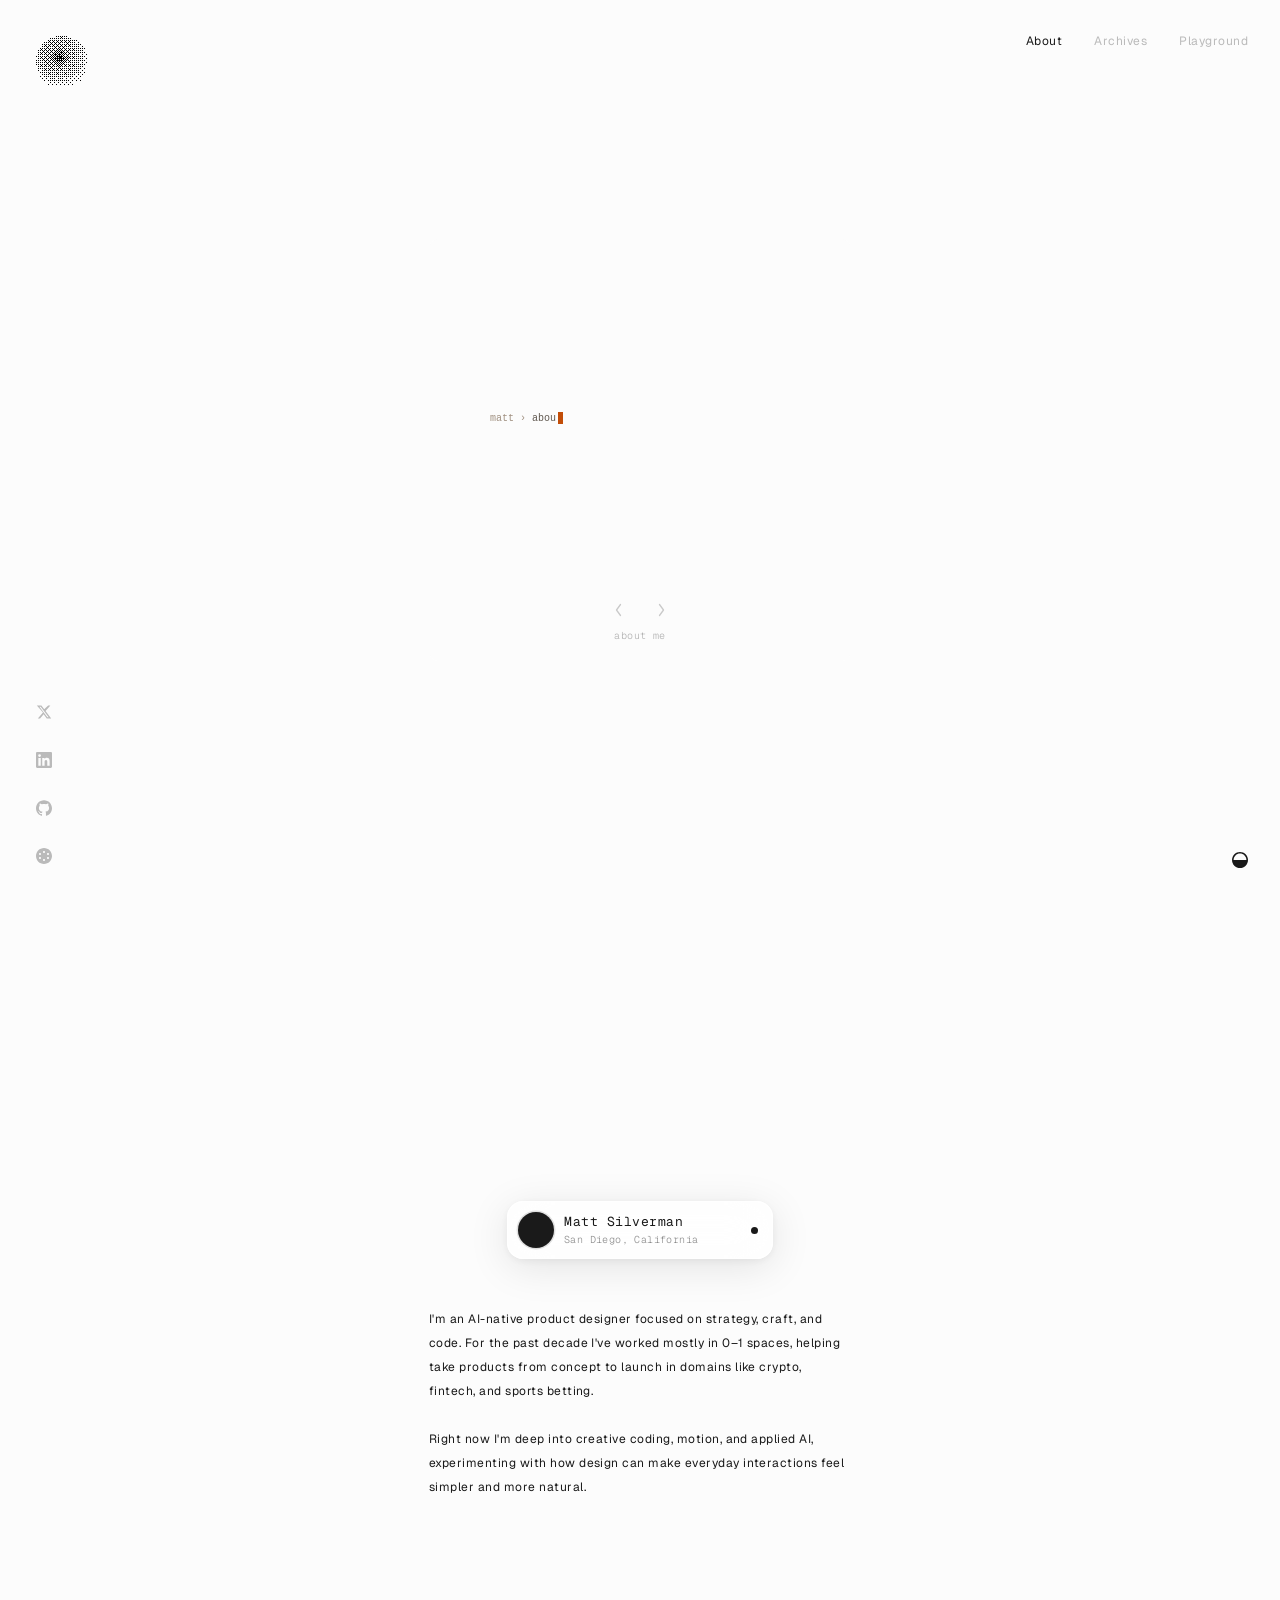
==== commit d880f3cf: "about: star animation overhaul, dot hover, photo positioning, scene label - World-class spring-physi" ====
--- a/about.html
+++ b/about.html
@@ -89,7 +89,7 @@
     }
     #tb-scene-current {
       font-family: 'Geist Mono', monospace;
-      font-size: 12px; font-weight: 300;
+      font-size: 10px; font-weight: 300;
       letter-spacing: 0.04em;
       color: rgba(255,255,255,0.30);
       user-select: none;
@@ -153,31 +153,42 @@
     /* Satellite dots */
     @keyframes starShoot {
       0%   { opacity: 0; transform: translate(-50%,-50%) scale(0); }
-      18%  { opacity: 1; }
-      72%  { transform: translate(calc(-50% + var(--dx)*1.32), calc(-50% + var(--dy)*1.32)) scale(1.25); }
+      6%   { opacity: 1; transform: translate(-50%,-50%) scale(1.4); }
+      48%  { transform: translate(calc(-50% + var(--dx)*1.58), calc(-50% + var(--dy)*1.58)) scale(1.5); }
+      68%  { transform: translate(calc(-50% + var(--dx)*0.80), calc(-50% + var(--dy)*0.80)) scale(0.78); }
+      83%  { transform: translate(calc(-50% + var(--dx)*1.10), calc(-50% + var(--dy)*1.10)) scale(1.10); }
+      93%  { transform: translate(calc(-50% + var(--dx)*0.96), calc(-50% + var(--dy)*0.96)) scale(0.96); }
       100% { transform: translate(calc(-50% + var(--dx)), calc(-50% + var(--dy))) scale(1); opacity: 1; }
     }
 
     .sat {
       position: absolute;
       width: 7px; height: 7px;
-      border-radius: 50%;
-      background: var(--fg);
       top: 50%;
       transform: translate(-50%, -50%) scale(0);
       opacity: 0;
       cursor: pointer;
       pointer-events: none;
       transition: transform .3s ease-in, opacity .2s ease-in;
-      /* larger hitbox via outline-offset trick */
       outline: 10px solid transparent;
+    }
+    .sat-dot {
+      display: block;
+      width: 7px; height: 7px;
+      border-radius: 50%;
+      background: var(--fg);
+      transition: transform .2s cubic-bezier(.34,1.56,.64,1), opacity .2s ease;
+    }
+    .sat:hover .sat-dot {
+      transform: scale(0.6);
+      opacity: 0.45;
     }
     .sat.sat-l { left: 0; }
     .sat.sat-r { left: 100%; }
 
     .badge-container.expanded .sat {
       pointer-events: auto;
-      animation: starShoot .75s ease-out both;
+      animation: starShoot 1.1s linear both;
       animation-delay: var(--d, 0ms);
     }
 
@@ -187,16 +198,27 @@
       width: 72px; height: 72px;
       border-radius: 10px;
       background: #444;
-      left: 50%;
-      bottom: calc(100% + 10px);
-      transform: translate(-50%, 6px) scale(0.85);
+      top: 50%;
       opacity: 0;
       pointer-events: none;
       transition: opacity .2s, transform .2s;
-    }
-    .sat:hover .sat-photo {
+      box-shadow: 0 8px 32px rgba(0,0,0,0.22), 0 2px 8px rgba(0,0,0,0.12);
+    }
+    .sat-l .sat-photo {
+      right: calc(100% + 8px);
+      transform: translateY(-50%) translateX(6px) scale(0.85);
+    }
+    .sat-l:hover .sat-photo {
       opacity: 1;
-      transform: translate(-50%, 0) scale(1);
+      transform: translateY(-50%) translateX(0) scale(1);
+    }
+    .sat-r .sat-photo {
+      left: calc(100% + 8px);
+      transform: translateY(-50%) translateX(-6px) scale(0.85);
+    }
+    .sat-r:hover .sat-photo {
+      opacity: 1;
+      transform: translateY(-50%) translateX(0) scale(1);
     }
 
     .badge {
@@ -348,15 +370,15 @@
         <span class="badge-dot" id="badge-dot"></span>
       </div>
       <!-- Left satellites -->
-      <div class="sat sat-l" style="--dx:-148px;--dy:-45px;--d:0ms">  <div class="sat-photo"></div></div>
-      <div class="sat sat-l" style="--dx:-160px;--dy:-18px;--d:50ms"><div class="sat-photo"></div></div>
-      <div class="sat sat-l" style="--dx:-160px;--dy:18px;--d:100ms"><div class="sat-photo"></div></div>
-      <div class="sat sat-l" style="--dx:-148px;--dy:45px;--d:150ms"> <div class="sat-photo"></div></div>
+      <div class="sat sat-l" style="--dx:-148px;--dy:-45px;--d:0ms">  <span class="sat-dot"></span><div class="sat-photo"></div></div>
+      <div class="sat sat-l" style="--dx:-160px;--dy:-18px;--d:35ms"><span class="sat-dot"></span><div class="sat-photo"></div></div>
+      <div class="sat sat-l" style="--dx:-160px;--dy:18px;--d:70ms"> <span class="sat-dot"></span><div class="sat-photo"></div></div>
+      <div class="sat sat-l" style="--dx:-148px;--dy:45px;--d:105ms"><span class="sat-dot"></span><div class="sat-photo"></div></div>
       <!-- Right satellites -->
-      <div class="sat sat-r" style="--dx:148px;--dy:-45px;--d:0ms">  <div class="sat-photo"></div></div>
-      <div class="sat sat-r" style="--dx:160px;--dy:-18px;--d:50ms"><div class="sat-photo"></div></div>
-      <div class="sat sat-r" style="--dx:160px;--dy:18px;--d:100ms"><div class="sat-photo"></div></div>
-      <div class="sat sat-r" style="--dx:148px;--dy:45px;--d:150ms"> <div class="sat-photo"></div></div>
+      <div class="sat sat-r" style="--dx:148px;--dy:-45px;--d:0ms">  <span class="sat-dot"></span><div class="sat-photo"></div></div>
+      <div class="sat sat-r" style="--dx:160px;--dy:-18px;--d:35ms"><span class="sat-dot"></span><div class="sat-photo"></div></div>
+      <div class="sat sat-r" style="--dx:160px;--dy:18px;--d:70ms"> <span class="sat-dot"></span><div class="sat-photo"></div></div>
+      <div class="sat sat-r" style="--dx:148px;--dy:45px;--d:105ms"><span class="sat-dot"></span><div class="sat-photo"></div></div>
     </div>
     <p class="about-bio">I'm an AI-native product designer focused on strategy, craft, and code. For the past decade I've worked mostly in 0–1 spaces, helping take products from concept to launch in domains like crypto, fintech, and sports betting.<br><br>Right now I'm deep into creative coding, motion, and applied AI, experimenting with how design can make everyday interactions feel simpler and more natural.</p>
   </div>
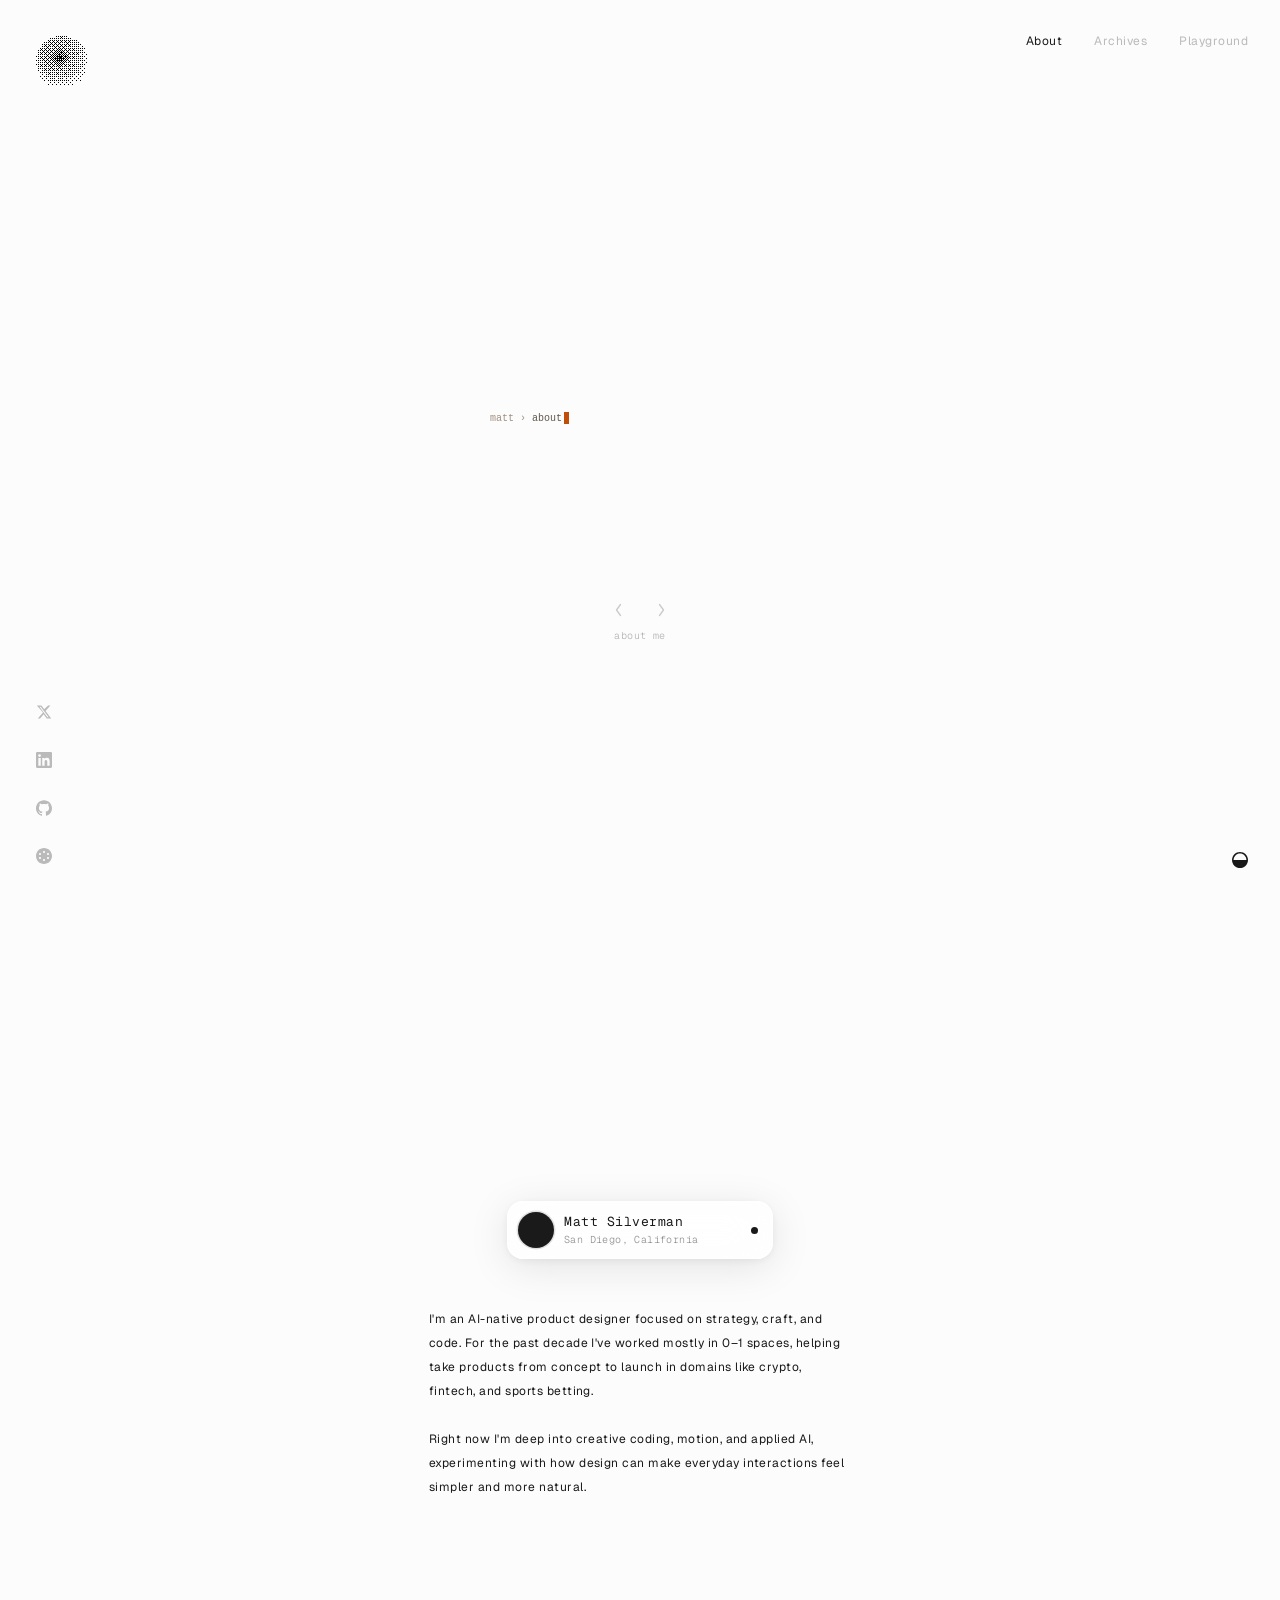
==== commit 5ef2f8c1: "home: remove mute buttons, gate card sounds to playground only; fix design-system video - Mute/unmut" ====
--- a/about.html
+++ b/about.html
@@ -153,11 +153,9 @@
     /* Satellite dots */
     @keyframes starShoot {
       0%   { opacity: 0; transform: translate(-50%,-50%) scale(0); }
-      6%   { opacity: 1; transform: translate(-50%,-50%) scale(1.4); }
-      48%  { transform: translate(calc(-50% + var(--dx)*1.58), calc(-50% + var(--dy)*1.58)) scale(1.5); }
-      68%  { transform: translate(calc(-50% + var(--dx)*0.80), calc(-50% + var(--dy)*0.80)) scale(0.78); }
-      83%  { transform: translate(calc(-50% + var(--dx)*1.10), calc(-50% + var(--dy)*1.10)) scale(1.10); }
-      93%  { transform: translate(calc(-50% + var(--dx)*0.96), calc(-50% + var(--dy)*0.96)) scale(0.96); }
+      10%  { opacity: 1; }
+      60%  { transform: translate(calc(-50% + var(--dx)*1.12), calc(-50% + var(--dy)*1.12)) scale(1.15); }
+      80%  { transform: translate(calc(-50% + var(--dx)*0.94), calc(-50% + var(--dy)*0.94)) scale(0.95); }
       100% { transform: translate(calc(-50% + var(--dx)), calc(-50% + var(--dy))) scale(1); opacity: 1; }
     }
 
@@ -188,7 +186,7 @@
 
     .badge-container.expanded .sat {
       pointer-events: auto;
-      animation: starShoot 1.1s linear both;
+      animation: starShoot .9s cubic-bezier(.22,1,.36,1) both;
       animation-delay: var(--d, 0ms);
     }
 
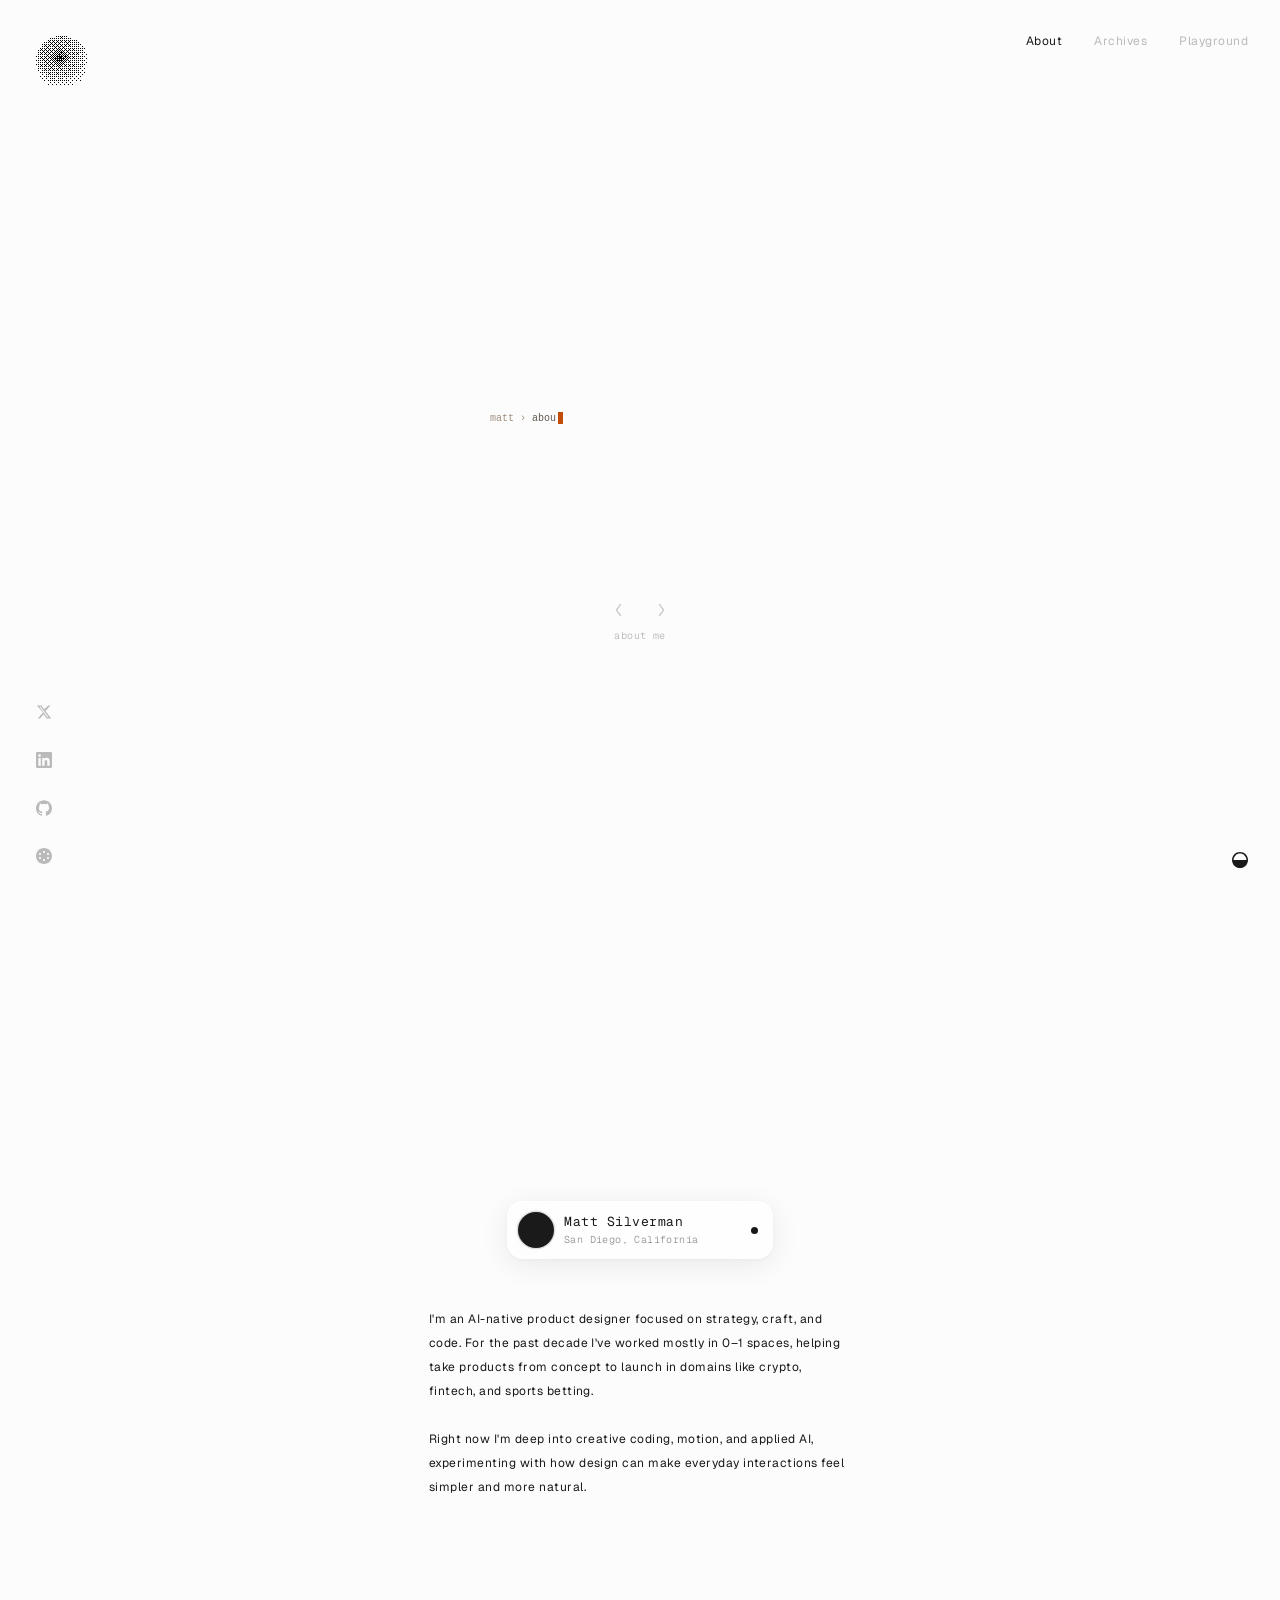
==== commit 2fbb5052: "polish: glass badge, card shadows, terminal sound gating, pdp video - Badge glass updated to match p" ====
--- a/about.html
+++ b/about.html
@@ -227,22 +227,34 @@
       width: 266px;
       padding: 10px 14px 10px 10px;
       border-radius: 16px;
-      background: rgba(255,255,255,0.72);
-      backdrop-filter: blur(20px) saturate(180%);
-      -webkit-backdrop-filter: blur(20px) saturate(180%);
-      border: 1px solid rgba(255,255,255,0.80);
-      box-shadow: 0 8px 40px rgba(0,0,0,0.10), 0 2px 8px rgba(0,0,0,0.06);
+      /* Light -45° 80%, Depth 55 */
+      background: linear-gradient(
+        -45deg,
+        rgba(255,255,255,0.64) 0%,
+        rgba(255,255,255,0.50) 100%
+      );
+      /* Refraction 80 */
+      backdrop-filter: blur(28px) saturate(160%);
+      -webkit-backdrop-filter: blur(28px) saturate(160%);
+      /* Dispersion 50 → border tinted toward the highlight */
+      border: 1px solid rgba(255,255,255,0.58);
+      /* Splay 0 → no ambient glow, clean depth shadow only */
+      box-shadow: 0 6px 28px rgba(0,0,0,0.08), 0 1px 4px rgba(0,0,0,0.04);
       box-sizing: border-box;
       transform-style: preserve-3d;
       will-change: transform;
       transition: transform .3s ease-out;
     }
     [data-theme=dark] .badge {
-      background: rgba(28,28,30,0.72);
-      backdrop-filter: blur(20px) saturate(180%);
-      -webkit-backdrop-filter: blur(20px) saturate(180%);
-      border: 1px solid rgba(255,255,255,0.08);
-      box-shadow: 0 8px 40px rgba(0,0,0,0.60), 0 2px 8px rgba(0,0,0,0.30);
+      background: linear-gradient(
+        -45deg,
+        rgba(255,255,255,0.11) 0%,
+        rgba(255,255,255,0.06) 100%
+      );
+      backdrop-filter: blur(28px) saturate(160%);
+      -webkit-backdrop-filter: blur(28px) saturate(160%);
+      border: 1px solid rgba(255,255,255,0.13);
+      box-shadow: 0 6px 28px rgba(0,0,0,0.55), 0 1px 4px rgba(0,0,0,0.28);
     }
 
     .badge-avatar {
--- a/style.css
+++ b/style.css
@@ -173,10 +173,23 @@
   left: 7.6%; top: 25.4%;
   width: 84.8%; height: 48.9%;
   object-fit: cover; display: block;
-  transition: transform .5s ease;
+  box-shadow: 0 4px 16px rgba(0,0,0,0.08);
+  transition: transform .5s ease, box-shadow .5s ease;
+}
+[data-theme=dark] .card-inner img,
+[data-theme=dark] .card-inner video {
+  box-shadow: 0 4px 16px rgba(0,0,0,0.45);
 }
 .card:hover .card-inner img,
-.card:hover .card-inner video { transform: scale(1.05); }
+.card:hover .card-inner video {
+  transform: scale(1.05);
+  box-shadow: 0 10px 32px rgba(0,0,0,0.14);
+}
+[data-theme=dark] .card:hover .card-inner img,
+[data-theme=dark] .card:hover .card-inner video {
+  box-shadow: 0 10px 32px rgba(0,0,0,0.65);
+}
+.card:active .card-inner { transform: scale(.98); }
 
 /* Mute button */
 .mute-btn {
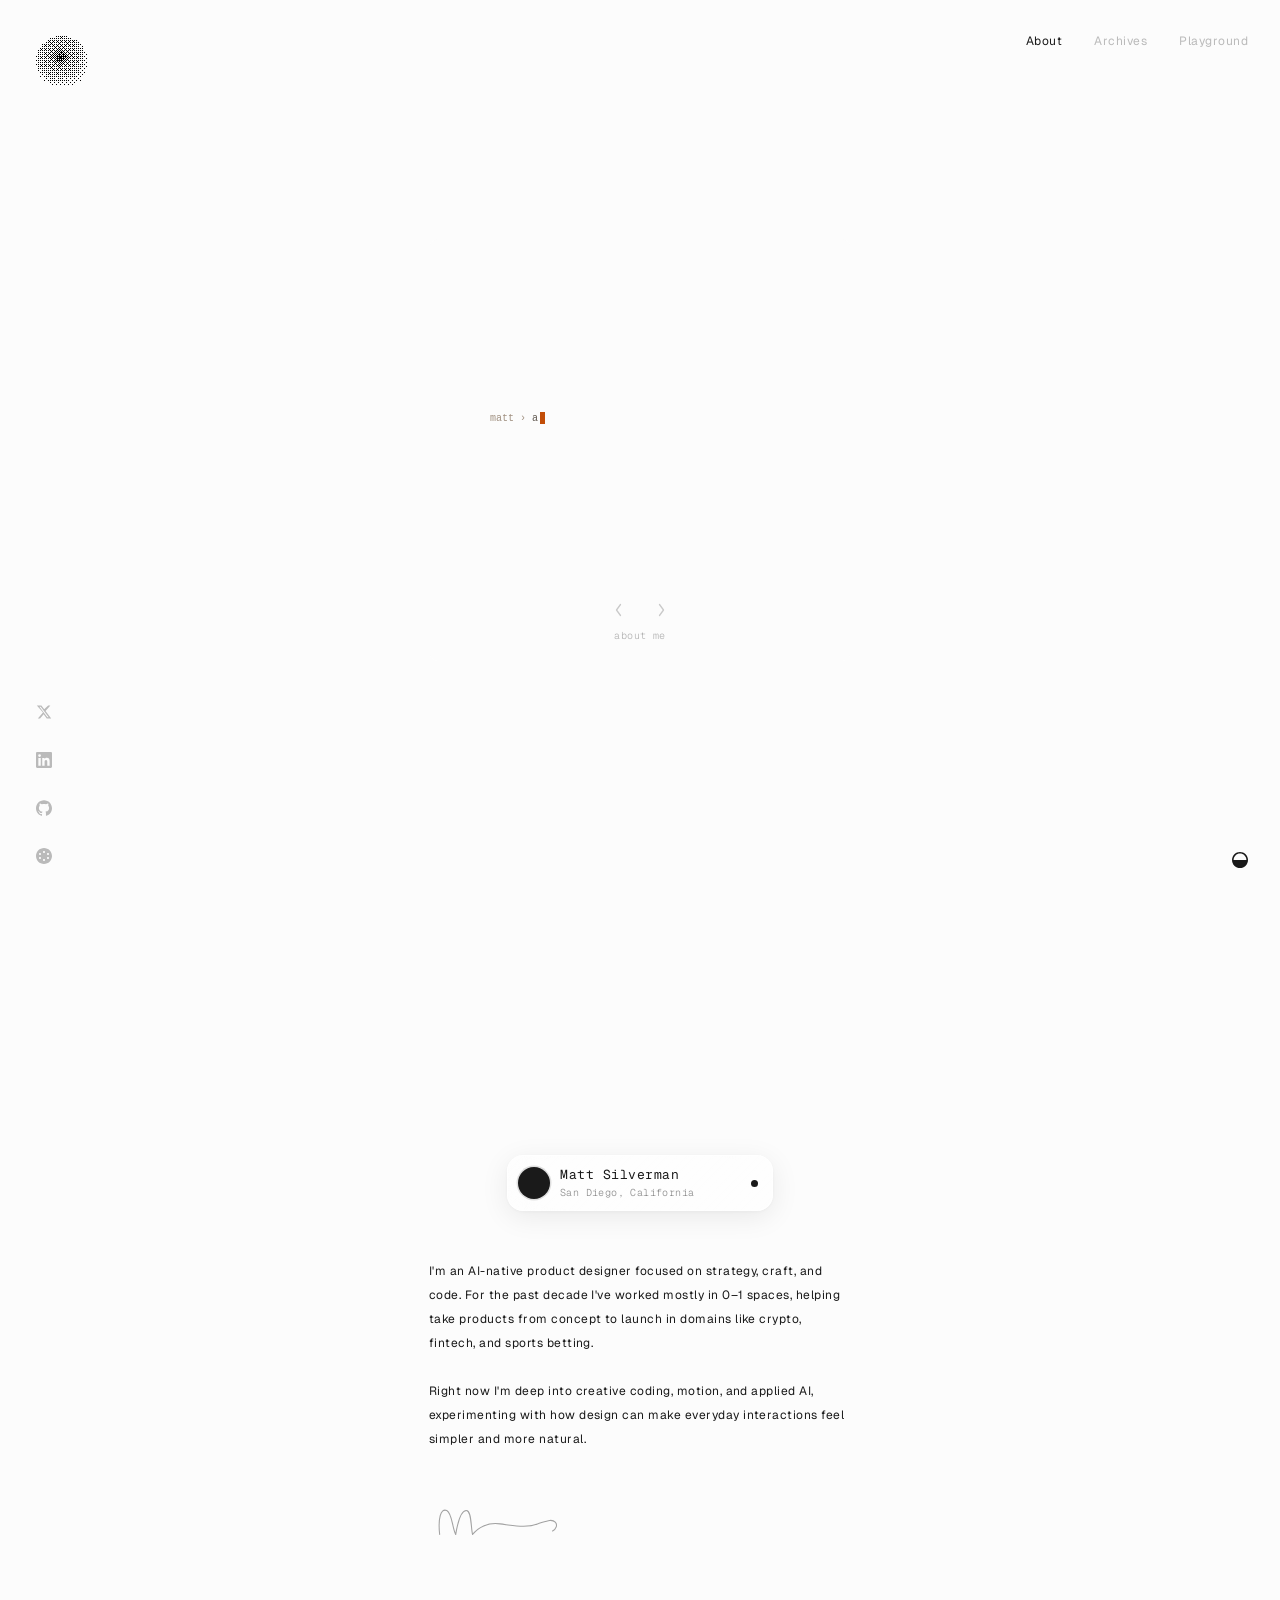
==== commit 11f6352c: "about: photos, signature, scatter dots, glass badge, avatar size - 6 personal photos wired to satell" ====
--- a/about.html
+++ b/about.html
@@ -125,6 +125,22 @@
     }
     @media (max-width: 480px) { .about-content { width: 100%; } }
 
+    .signature-wrap {
+      width: 100%;
+      display: flex;
+    }
+    .signature {
+      width: 160px; height: auto;
+      overflow: visible;
+      opacity: 0;
+      transition: opacity .4s ease;
+    }
+    .signature.visible { opacity: 1; }
+    .signature-path {
+      stroke-dasharray: 1000;
+      stroke-dashoffset: 1000;
+    }
+
     .about-bio {
       font-family: 'Geist', sans-serif;
       font-size: 12px; font-weight: 400;
@@ -153,10 +169,7 @@
     /* Satellite dots */
     @keyframes starShoot {
       0%   { opacity: 0; transform: translate(-50%,-50%) scale(0); }
-      10%  { opacity: 1; }
-      60%  { transform: translate(calc(-50% + var(--dx)*1.12), calc(-50% + var(--dy)*1.12)) scale(1.15); }
-      80%  { transform: translate(calc(-50% + var(--dx)*0.94), calc(-50% + var(--dy)*0.94)) scale(0.95); }
-      100% { transform: translate(calc(-50% + var(--dx)), calc(-50% + var(--dy))) scale(1); opacity: 1; }
+      100% { opacity: 1; transform: translate(calc(-50% + var(--dx)), calc(-50% + var(--dy))) scale(1); }
     }
 
     .sat {
@@ -186,21 +199,29 @@
 
     .badge-container.expanded .sat {
       pointer-events: auto;
-      animation: starShoot .9s cubic-bezier(.22,1,.36,1) both;
+      animation: starShoot .6s cubic-bezier(.4,0,.2,1) both;
       animation-delay: var(--d, 0ms);
     }
 
     /* Photo tooltip */
     .sat-photo {
       position: absolute;
-      width: 72px; height: 72px;
+      width: 100px; height: 100px;
       border-radius: 10px;
-      background: #444;
+      background: #222;
       top: 50%;
       opacity: 0;
       pointer-events: none;
       transition: opacity .2s, transform .2s;
-      box-shadow: 0 8px 32px rgba(0,0,0,0.22), 0 2px 8px rgba(0,0,0,0.12);
+      box-shadow: 0 8px 32px rgba(0,0,0,0.22), 0 2px 8px rgba(0,0,0,0.12), 0 0 0 1.5px rgba(0,0,0,0.12);
+      overflow: hidden;
+    }
+    [data-theme=dark] .sat-photo {
+      box-shadow: 0 8px 32px rgba(0,0,0,0.50), 0 2px 8px rgba(0,0,0,0.30), 0 0 0 1.5px rgba(255,255,255,0.18);
+    }
+    .sat-photo img {
+      width: 100%; height: 100%;
+      object-fit: cover; display: block;
     }
     .sat-l .sat-photo {
       right: calc(100% + 8px);
@@ -258,7 +279,7 @@
     }
 
     .badge-avatar {
-      width: 36px; height: 36px;
+      width: 32px; height: 32px;
       border-radius: 50%;
       overflow: hidden;
       flex-shrink: 0;
@@ -269,8 +290,8 @@
       box-shadow: 0 0 0 1.5px rgba(255,255,255,0.18);
     }
 
-    .badge-avatar > div { width: 36px; height: 36px; display: block; }
-    .badge-avatar canvas { display: block; }
+    .badge-avatar > div { width: 32px; height: 32px; display: block; }
+    .badge-avatar canvas { display: block; width: 32px !important; height: 32px !important; }
 
     .badge-info {
       display: flex;
@@ -371,7 +392,7 @@
     <div class="badge-container" id="badge-container">
       <div class="badge" id="badge">
         <div class="badge-avatar">
-          <div data-us-project="OB3PSXZQ5lZ4RPvrTzxZ" style="width:36px;height:36px;"></div>
+          <div data-us-project="OB3PSXZQ5lZ4RPvrTzxZ" style="width:32px;height:32px;"></div>
         </div>
         <div class="badge-info">
           <span class="badge-name">Matt Silverman</span>
@@ -380,17 +401,26 @@
         <span class="badge-dot" id="badge-dot"></span>
       </div>
       <!-- Left satellites -->
-      <div class="sat sat-l" style="--dx:-148px;--dy:-45px;--d:0ms">  <span class="sat-dot"></span><div class="sat-photo"></div></div>
-      <div class="sat sat-l" style="--dx:-160px;--dy:-18px;--d:35ms"><span class="sat-dot"></span><div class="sat-photo"></div></div>
-      <div class="sat sat-l" style="--dx:-160px;--dy:18px;--d:70ms"> <span class="sat-dot"></span><div class="sat-photo"></div></div>
-      <div class="sat sat-l" style="--dx:-148px;--dy:45px;--d:105ms"><span class="sat-dot"></span><div class="sat-photo"></div></div>
-      <!-- Right satellites -->
-      <div class="sat sat-r" style="--dx:148px;--dy:-45px;--d:0ms">  <span class="sat-dot"></span><div class="sat-photo"></div></div>
-      <div class="sat sat-r" style="--dx:160px;--dy:-18px;--d:35ms"><span class="sat-dot"></span><div class="sat-photo"></div></div>
-      <div class="sat sat-r" style="--dx:160px;--dy:18px;--d:70ms"> <span class="sat-dot"></span><div class="sat-photo"></div></div>
-      <div class="sat sat-r" style="--dx:148px;--dy:45px;--d:105ms"><span class="sat-dot"></span><div class="sat-photo"></div></div>
+      <div class="sat sat-l" style="--dx:-175px;--dy:-72px;--d:0ms"> <span class="sat-dot"></span><div class="sat-photo"><img src="images/sat-fishing.jpeg" alt=""></div></div>
+      <div class="sat sat-l" style="--dx:-385px;--dy:-22px;--d:50ms"><span class="sat-dot"></span><div class="sat-photo"><img src="images/sat-tent.jpeg" alt=""></div></div>
+      <div class="sat sat-l" style="--dx:-240px;--dy:135px;--d:20ms"><span class="sat-dot"></span><div class="sat-photo"><img src="images/sat-golf-quivira.jpeg" alt=""></div></div>
+      <div class="sat sat-l" style="--dx:-325px;--dy:-118px;--d:65ms"><span class="sat-dot"></span><div class="sat-photo"><img src="images/sat-golf-incline.jpeg" alt=""></div></div>
+      <!-- Right satellites (mirrored) -->
+      <div class="sat sat-r" style="--dx:175px;--dy:-72px;--d:0ms"> <span class="sat-dot"></span><div class="sat-photo"><img src="images/sat-selfie.jpeg" alt=""></div></div>
+      <div class="sat sat-r" style="--dx:385px;--dy:-22px;--d:50ms"><span class="sat-dot"></span><div class="sat-photo"><img src="images/sat-golf-cabos.jpeg" alt=""></div></div>
+      <div class="sat sat-r" style="--dx:240px;--dy:135px;--d:20ms"><span class="sat-dot"></span><div class="sat-photo"><img src="images/sat-golf-incline.jpeg" alt=""></div></div>
+      <div class="sat sat-r" style="--dx:325px;--dy:-118px;--d:65ms"><span class="sat-dot"></span><div class="sat-photo"><img src="images/sat-fishing.jpeg" alt=""></div></div>
     </div>
     <p class="about-bio">I'm an AI-native product designer focused on strategy, craft, and code. For the past decade I've worked mostly in 0–1 spaces, helping take products from concept to launch in domains like crypto, fintech, and sports betting.<br><br>Right now I'm deep into creative coding, motion, and applied AI, experimenting with how design can make everyday interactions feel simpler and more natural.</p>
+
+    <div class="signature-wrap">
+      <svg class="signature" id="signature" viewBox="0 0 180 52" fill="none" xmlns="http://www.w3.org/2000/svg">
+        <path class="signature-path"
+          d="M 12,40 C 10,22 13,10 20,13 C 26,16 26,32 30,40 C 32,28 36,13 42,13 C 48,13 47,32 49,40 C 55,32 66,26 80,28 C 96,30 110,33 122,28 C 132,25 138,22 142,26 C 145,29 143,34 139,36"
+          stroke="currentColor" stroke-width="1.2" stroke-linecap="round" stroke-linejoin="round"
+          style="opacity:0.4"/>
+      </svg>
+    </div>
   </div>
 </main>
 
@@ -714,5 +744,24 @@
 })();
 </script>
 
+<script>
+// Signature draw-on animation
+(function() {
+  const sig = document.getElementById('signature');
+  if (!sig) return;
+  const path = sig.querySelector('.signature-path');
+  const len = path.getTotalLength();
+  path.style.strokeDasharray = len;
+  path.style.strokeDashoffset = len;
+  sig.style.opacity = '1';
+  new IntersectionObserver(([e]) => {
+    if (e.isIntersecting) {
+      path.style.transition = 'stroke-dashoffset 2s cubic-bezier(.4,0,.2,1)';
+      path.style.strokeDashoffset = '0';
+    }
+  }, { threshold: 0.5 }).observe(sig);
+})();
+</script>
+
 </body>
 </html>
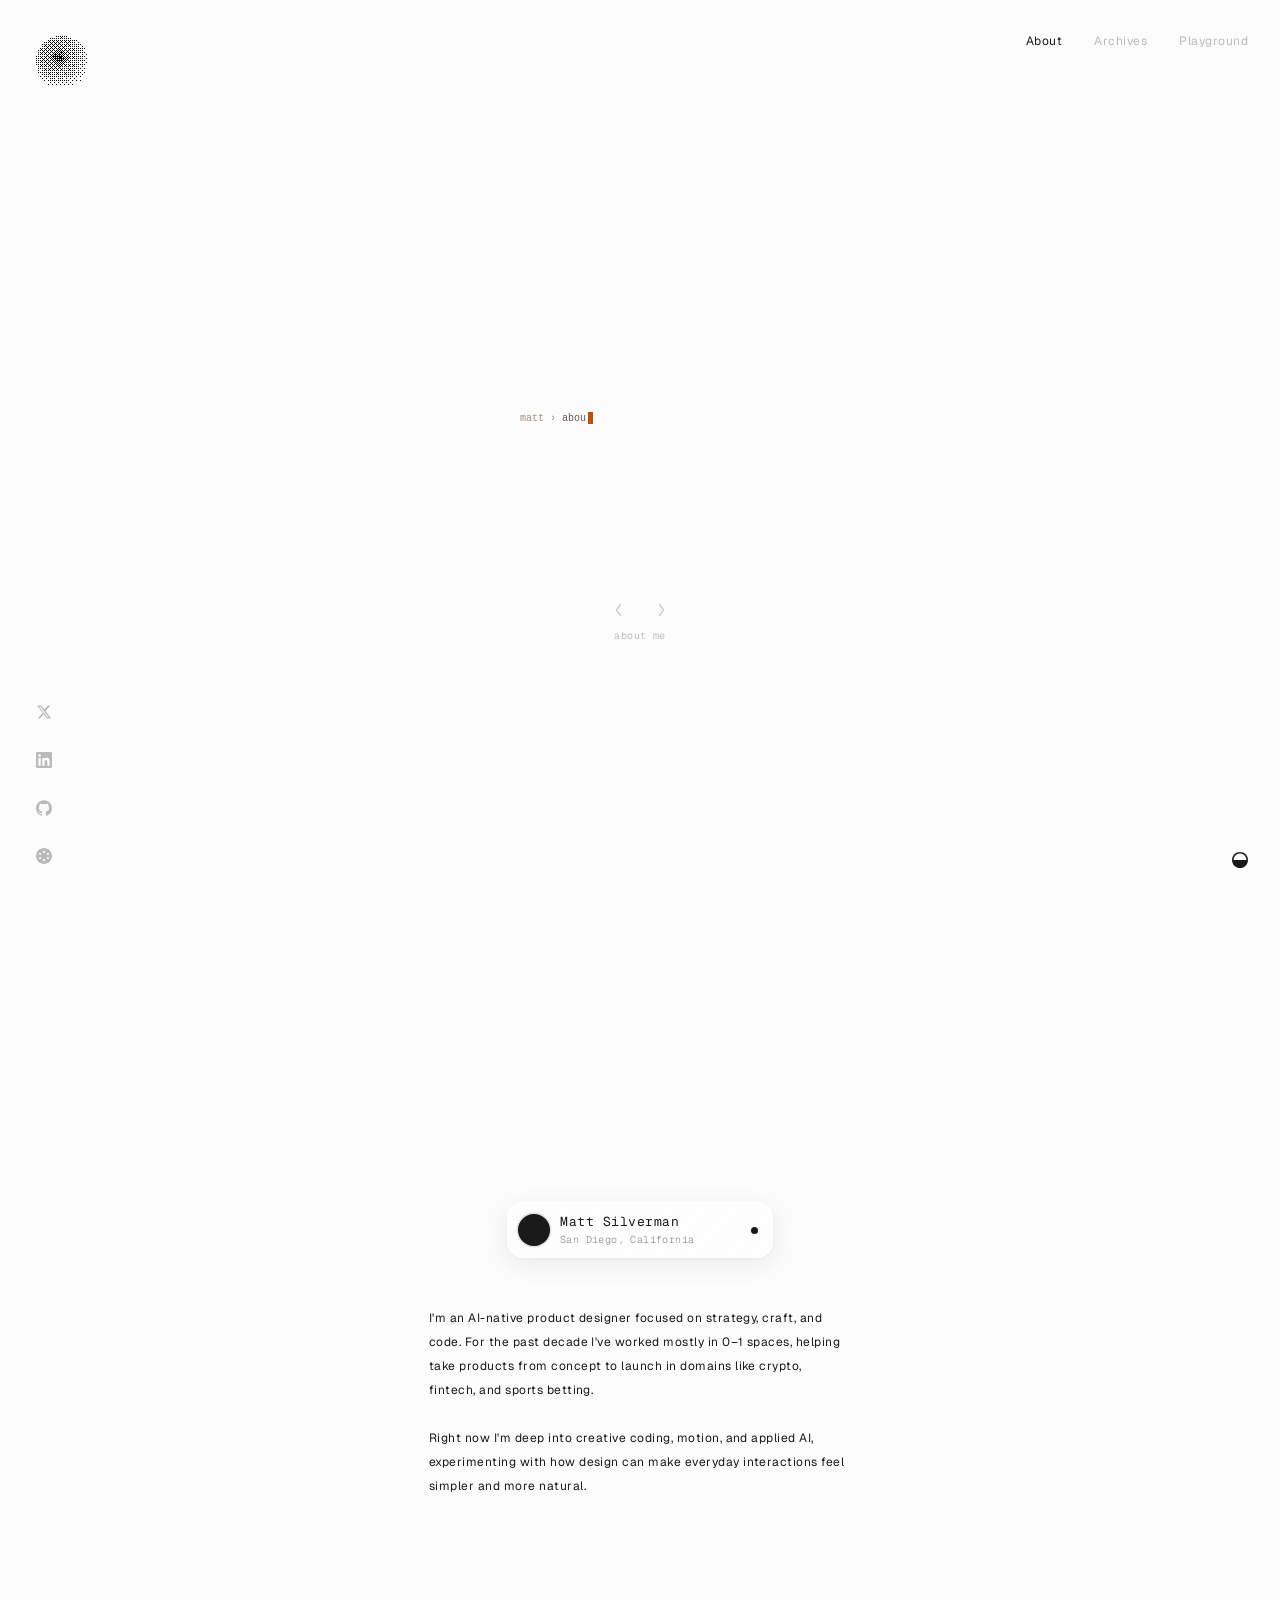
==== commit d49dd3d1: "Remove duplicate sat photos and center terminal output - Clear img from two right-side satellite dot" ====
--- a/about.html
+++ b/about.html
@@ -42,13 +42,13 @@
       padding: 28px 32px;
       overflow: hidden;
       display: flex;
-      align-items: center;   /* vertically center the output block */
+      align-items: center;
     }
     #tb-output {
       font-family: 'Menlo', 'Monaco', 'Courier New', monospace;
       font-size: 10px; line-height: 2.0;
       color: #abb2bf;
-      width: 300px; margin: 0 auto;
+      width: 300px; margin-left: 59px; margin-right: auto;
       transition: color .35s;
     }
     [data-theme=light] #tb-output { color: #605850; }
@@ -125,21 +125,6 @@
     }
     @media (max-width: 480px) { .about-content { width: 100%; } }
 
-    .signature-wrap {
-      width: 100%;
-      display: flex;
-    }
-    .signature {
-      width: 160px; height: auto;
-      overflow: visible;
-      opacity: 0;
-      transition: opacity .4s ease;
-    }
-    .signature.visible { opacity: 1; }
-    .signature-path {
-      stroke-dasharray: 1000;
-      stroke-dashoffset: 1000;
-    }
 
     .about-bio {
       font-family: 'Geist', sans-serif;
@@ -408,19 +393,11 @@
       <!-- Right satellites (mirrored) -->
       <div class="sat sat-r" style="--dx:175px;--dy:-72px;--d:0ms"> <span class="sat-dot"></span><div class="sat-photo"><img src="images/sat-selfie.jpeg" alt=""></div></div>
       <div class="sat sat-r" style="--dx:385px;--dy:-22px;--d:50ms"><span class="sat-dot"></span><div class="sat-photo"><img src="images/sat-golf-cabos.jpeg" alt=""></div></div>
-      <div class="sat sat-r" style="--dx:240px;--dy:135px;--d:20ms"><span class="sat-dot"></span><div class="sat-photo"><img src="images/sat-golf-incline.jpeg" alt=""></div></div>
-      <div class="sat sat-r" style="--dx:325px;--dy:-118px;--d:65ms"><span class="sat-dot"></span><div class="sat-photo"><img src="images/sat-fishing.jpeg" alt=""></div></div>
+      <div class="sat sat-r" style="--dx:240px;--dy:135px;--d:20ms"><span class="sat-dot"></span><div class="sat-photo"></div></div>
+      <div class="sat sat-r" style="--dx:325px;--dy:-118px;--d:65ms"><span class="sat-dot"></span><div class="sat-photo"></div></div>
     </div>
     <p class="about-bio">I'm an AI-native product designer focused on strategy, craft, and code. For the past decade I've worked mostly in 0–1 spaces, helping take products from concept to launch in domains like crypto, fintech, and sports betting.<br><br>Right now I'm deep into creative coding, motion, and applied AI, experimenting with how design can make everyday interactions feel simpler and more natural.</p>
 
-    <div class="signature-wrap">
-      <svg class="signature" id="signature" viewBox="0 0 180 52" fill="none" xmlns="http://www.w3.org/2000/svg">
-        <path class="signature-path"
-          d="M 12,40 C 10,22 13,10 20,13 C 26,16 26,32 30,40 C 32,28 36,13 42,13 C 48,13 47,32 49,40 C 55,32 66,26 80,28 C 96,30 110,33 122,28 C 132,25 138,22 142,26 C 145,29 143,34 139,36"
-          stroke="currentColor" stroke-width="1.2" stroke-linecap="round" stroke-linejoin="round"
-          style="opacity:0.4"/>
-      </svg>
-    </div>
   </div>
 </main>
 
@@ -744,24 +721,6 @@
 })();
 </script>
 
-<script>
-// Signature draw-on animation
-(function() {
-  const sig = document.getElementById('signature');
-  if (!sig) return;
-  const path = sig.querySelector('.signature-path');
-  const len = path.getTotalLength();
-  path.style.strokeDasharray = len;
-  path.style.strokeDashoffset = len;
-  sig.style.opacity = '1';
-  new IntersectionObserver(([e]) => {
-    if (e.isIntersecting) {
-      path.style.transition = 'stroke-dashoffset 2s cubic-bezier(.4,0,.2,1)';
-      path.style.strokeDashoffset = '0';
-    }
-  }, { threshold: 0.5 }).observe(sig);
-})();
-</script>
 
 </body>
 </html>
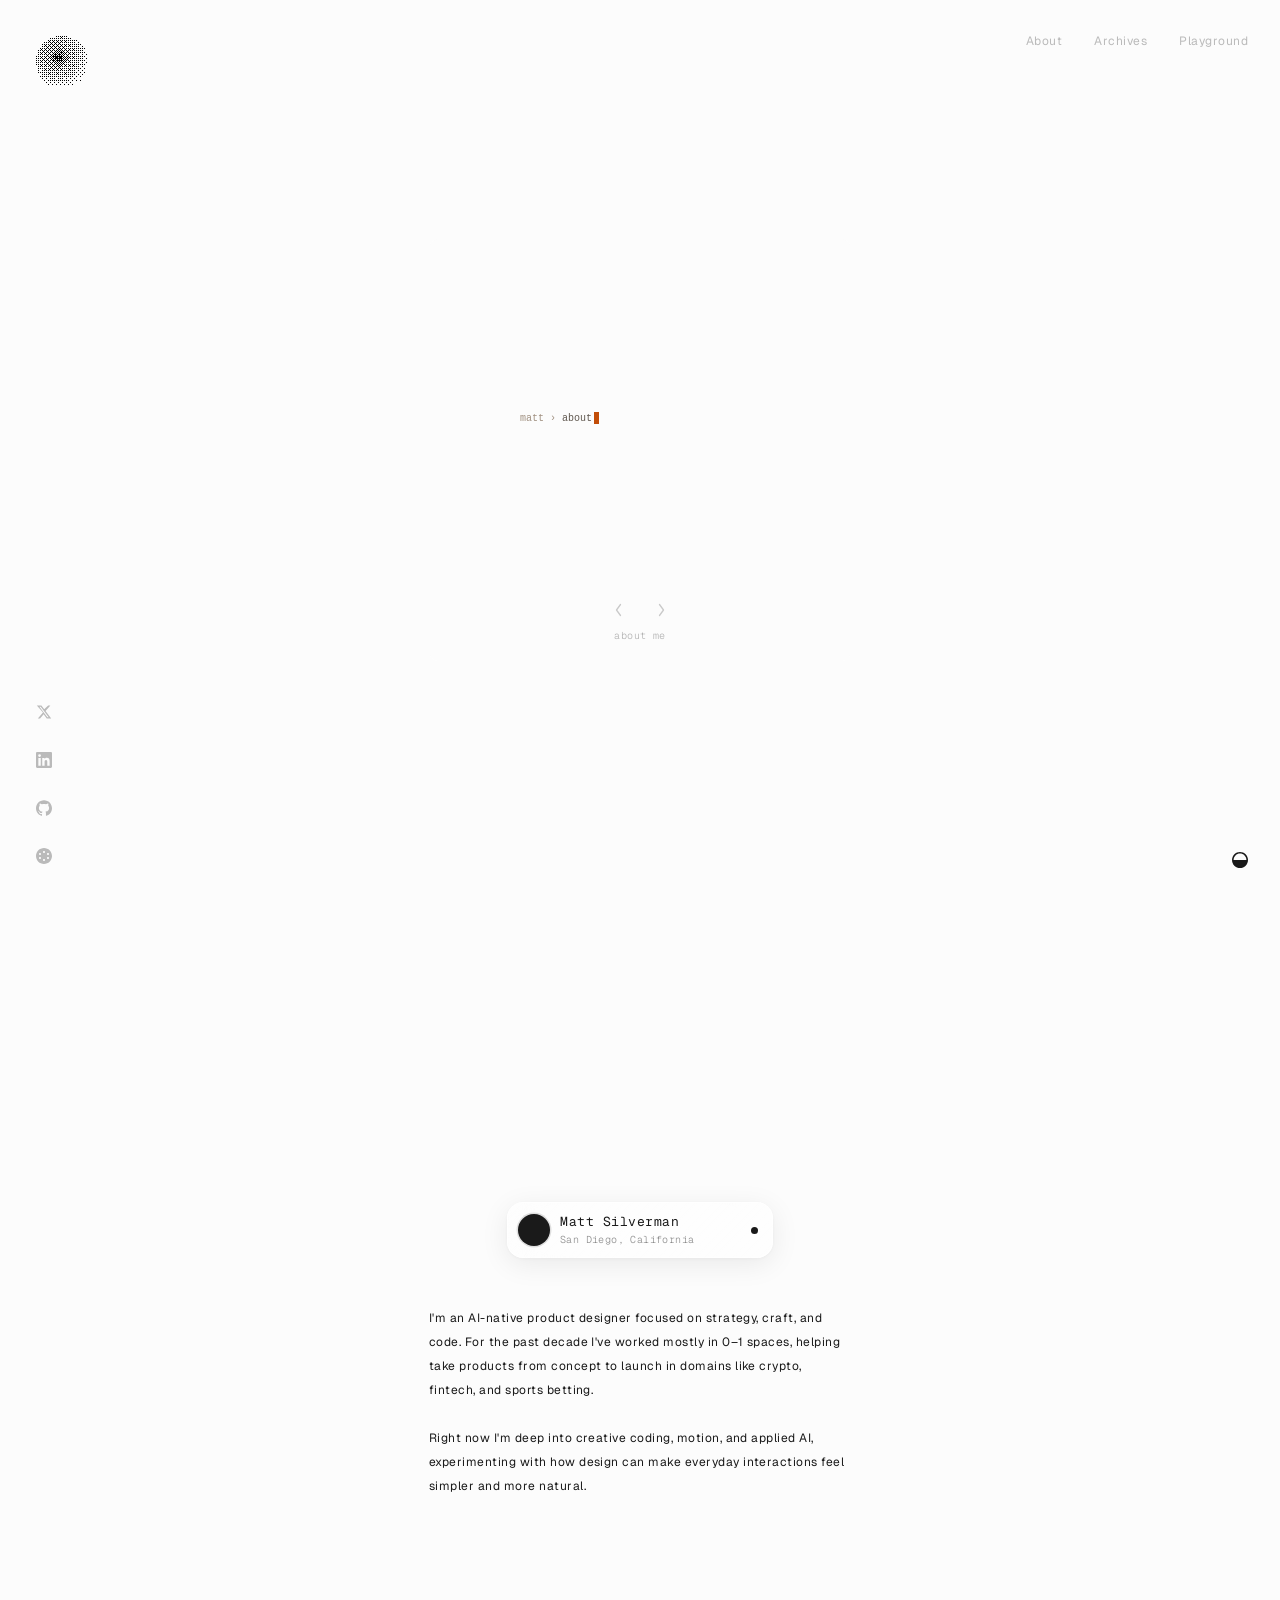
==== commit acd80c28: "Fix dot scatter: remove empty dots, break mirror symmetry" ====
--- a/about.html
+++ b/about.html
@@ -316,7 +316,7 @@
 
 <!-- ── TR: Navigation ─────────────────────────────────────────────────── -->
 <nav class="nav" aria-label="Main">
-  <a href="about.html"      class="nav-link" style="color:var(--fg)">About</a>
+  <a href="about.html"      class="nav-link active" aria-current="page">About</a>
   <a href="archives.html"   class="nav-link">Archives</a>
   <a href="playground.html" class="nav-link">Playground</a>
 </nav>
@@ -386,15 +386,13 @@
         <span class="badge-dot" id="badge-dot"></span>
       </div>
       <!-- Left satellites -->
-      <div class="sat sat-l" style="--dx:-175px;--dy:-72px;--d:0ms"> <span class="sat-dot"></span><div class="sat-photo"><img src="images/sat-fishing.jpeg" alt=""></div></div>
-      <div class="sat sat-l" style="--dx:-385px;--dy:-22px;--d:50ms"><span class="sat-dot"></span><div class="sat-photo"><img src="images/sat-tent.jpeg" alt=""></div></div>
-      <div class="sat sat-l" style="--dx:-240px;--dy:135px;--d:20ms"><span class="sat-dot"></span><div class="sat-photo"><img src="images/sat-golf-quivira.jpeg" alt=""></div></div>
-      <div class="sat sat-l" style="--dx:-325px;--dy:-118px;--d:65ms"><span class="sat-dot"></span><div class="sat-photo"><img src="images/sat-golf-incline.jpeg" alt=""></div></div>
-      <!-- Right satellites (mirrored) -->
-      <div class="sat sat-r" style="--dx:175px;--dy:-72px;--d:0ms"> <span class="sat-dot"></span><div class="sat-photo"><img src="images/sat-selfie.jpeg" alt=""></div></div>
-      <div class="sat sat-r" style="--dx:385px;--dy:-22px;--d:50ms"><span class="sat-dot"></span><div class="sat-photo"><img src="images/sat-golf-cabos.jpeg" alt=""></div></div>
-      <div class="sat sat-r" style="--dx:240px;--dy:135px;--d:20ms"><span class="sat-dot"></span><div class="sat-photo"></div></div>
-      <div class="sat sat-r" style="--dx:325px;--dy:-118px;--d:65ms"><span class="sat-dot"></span><div class="sat-photo"></div></div>
+      <div class="sat sat-l" style="--dx:-168px;--dy:-88px;--d:0ms">  <span class="sat-dot"></span><div class="sat-photo"><img src="images/sat-fishing.jpeg"       alt=""></div></div>
+      <div class="sat sat-l" style="--dx:-355px;--dy:-8px;--d:55ms">  <span class="sat-dot"></span><div class="sat-photo"><img src="images/sat-tent.jpeg"          alt=""></div></div>
+      <div class="sat sat-l" style="--dx:-215px;--dy:128px;--d:25ms"> <span class="sat-dot"></span><div class="sat-photo"><img src="images/sat-golf-quivira.jpeg"   alt=""></div></div>
+      <div class="sat sat-l" style="--dx:-310px;--dy:-132px;--d:70ms"><span class="sat-dot"></span><div class="sat-photo"><img src="images/sat-golf-incline.jpeg"   alt=""></div></div>
+      <!-- Right satellites -->
+      <div class="sat sat-r" style="--dx:195px;--dy:-52px;--d:10ms">  <span class="sat-dot"></span><div class="sat-photo"><img src="images/sat-selfie.jpeg"         alt=""></div></div>
+      <div class="sat sat-r" style="--dx:370px;--dy:30px;--d:40ms">   <span class="sat-dot"></span><div class="sat-photo"><img src="images/sat-golf-cabos.jpeg"     alt=""></div></div>
     </div>
     <p class="about-bio">I'm an AI-native product designer focused on strategy, craft, and code. For the past decade I've worked mostly in 0–1 spaces, helping take products from concept to launch in domains like crypto, fintech, and sports betting.<br><br>Right now I'm deep into creative coding, motion, and applied AI, experimenting with how design can make everyday interactions feel simpler and more natural.</p>
 
